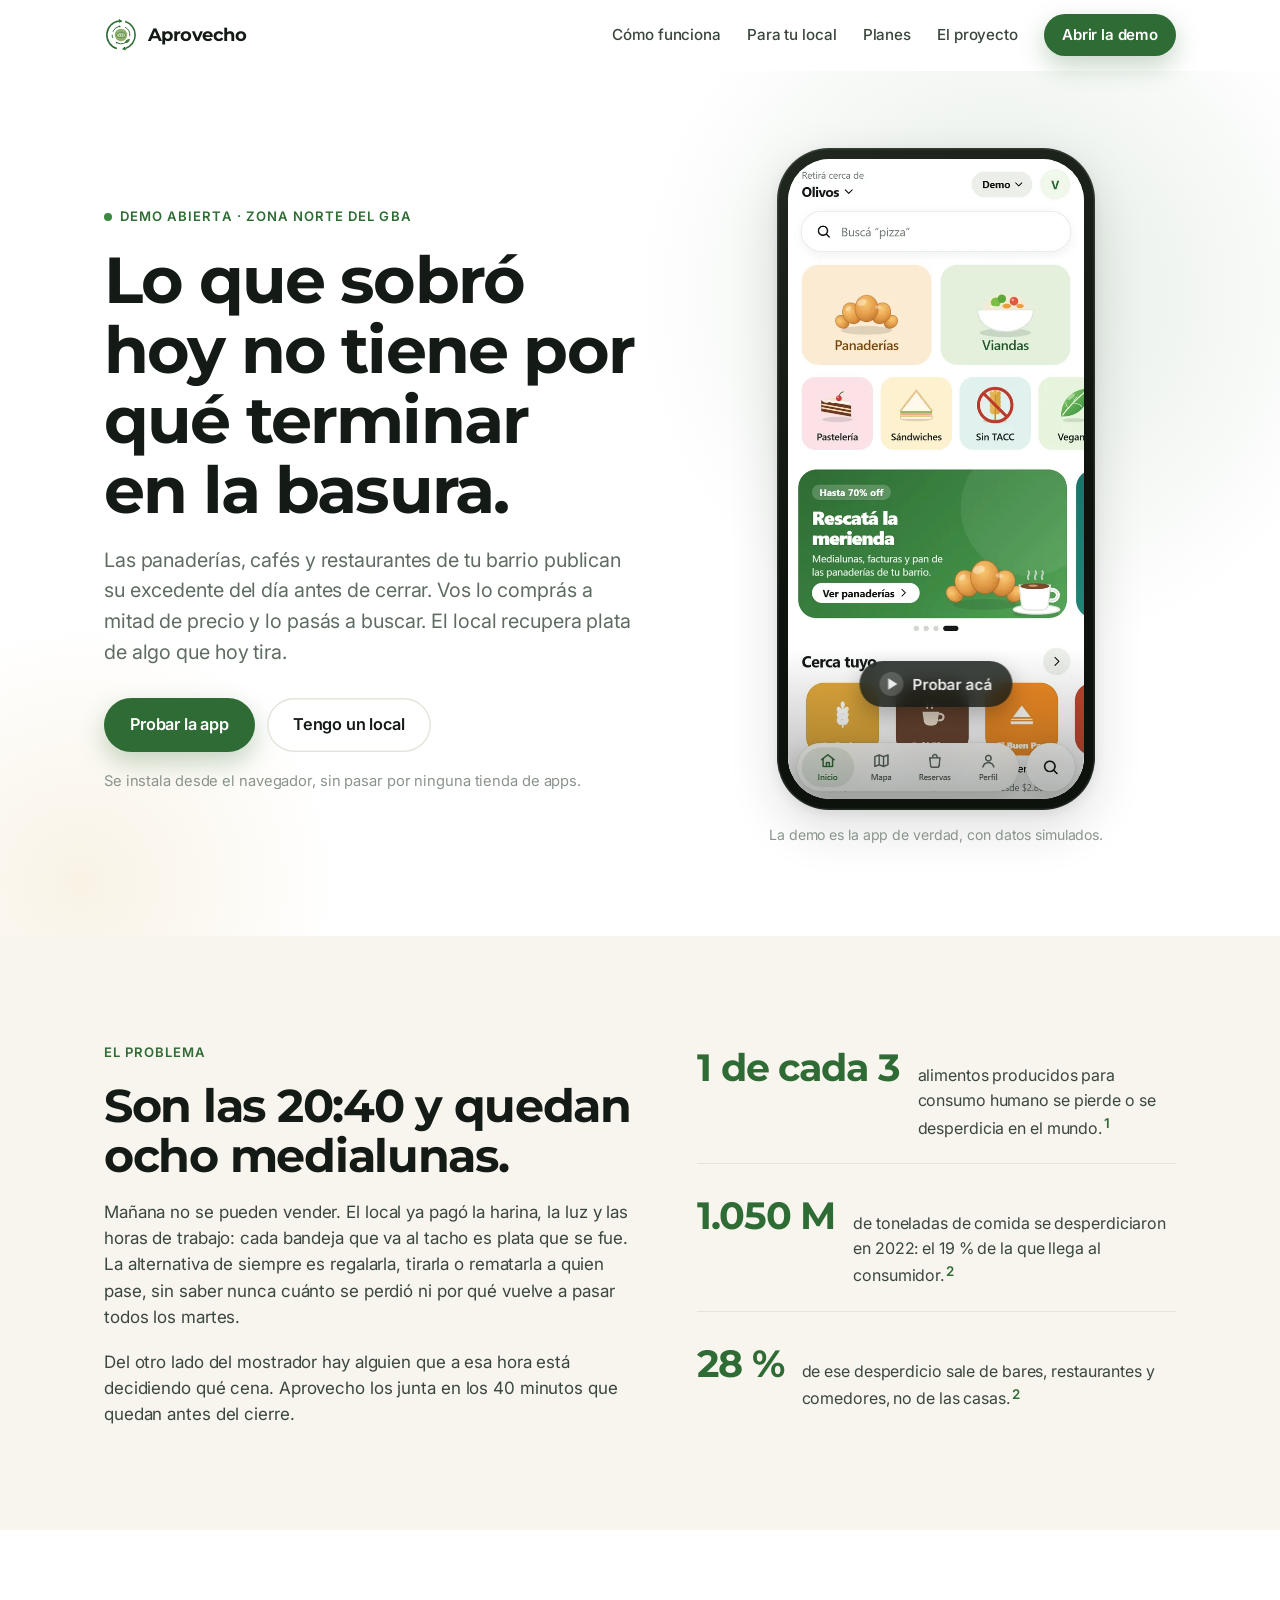
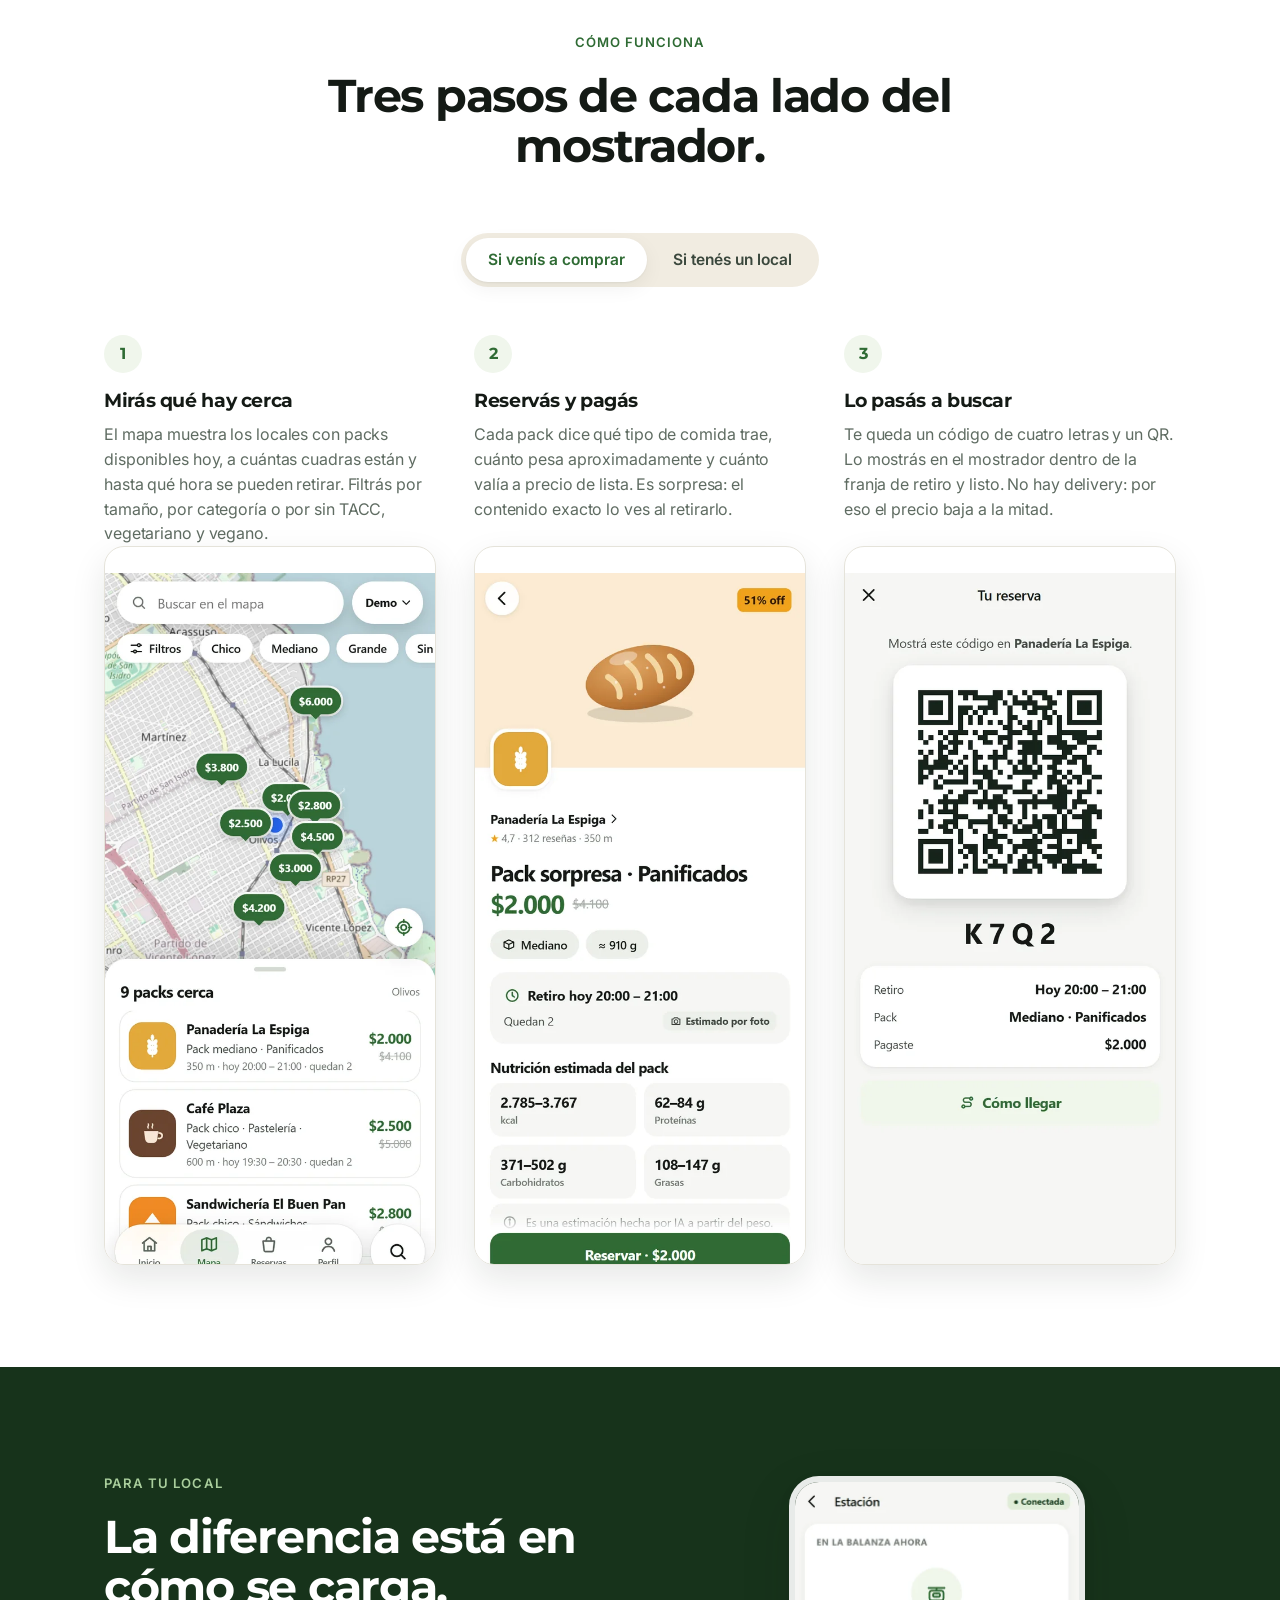
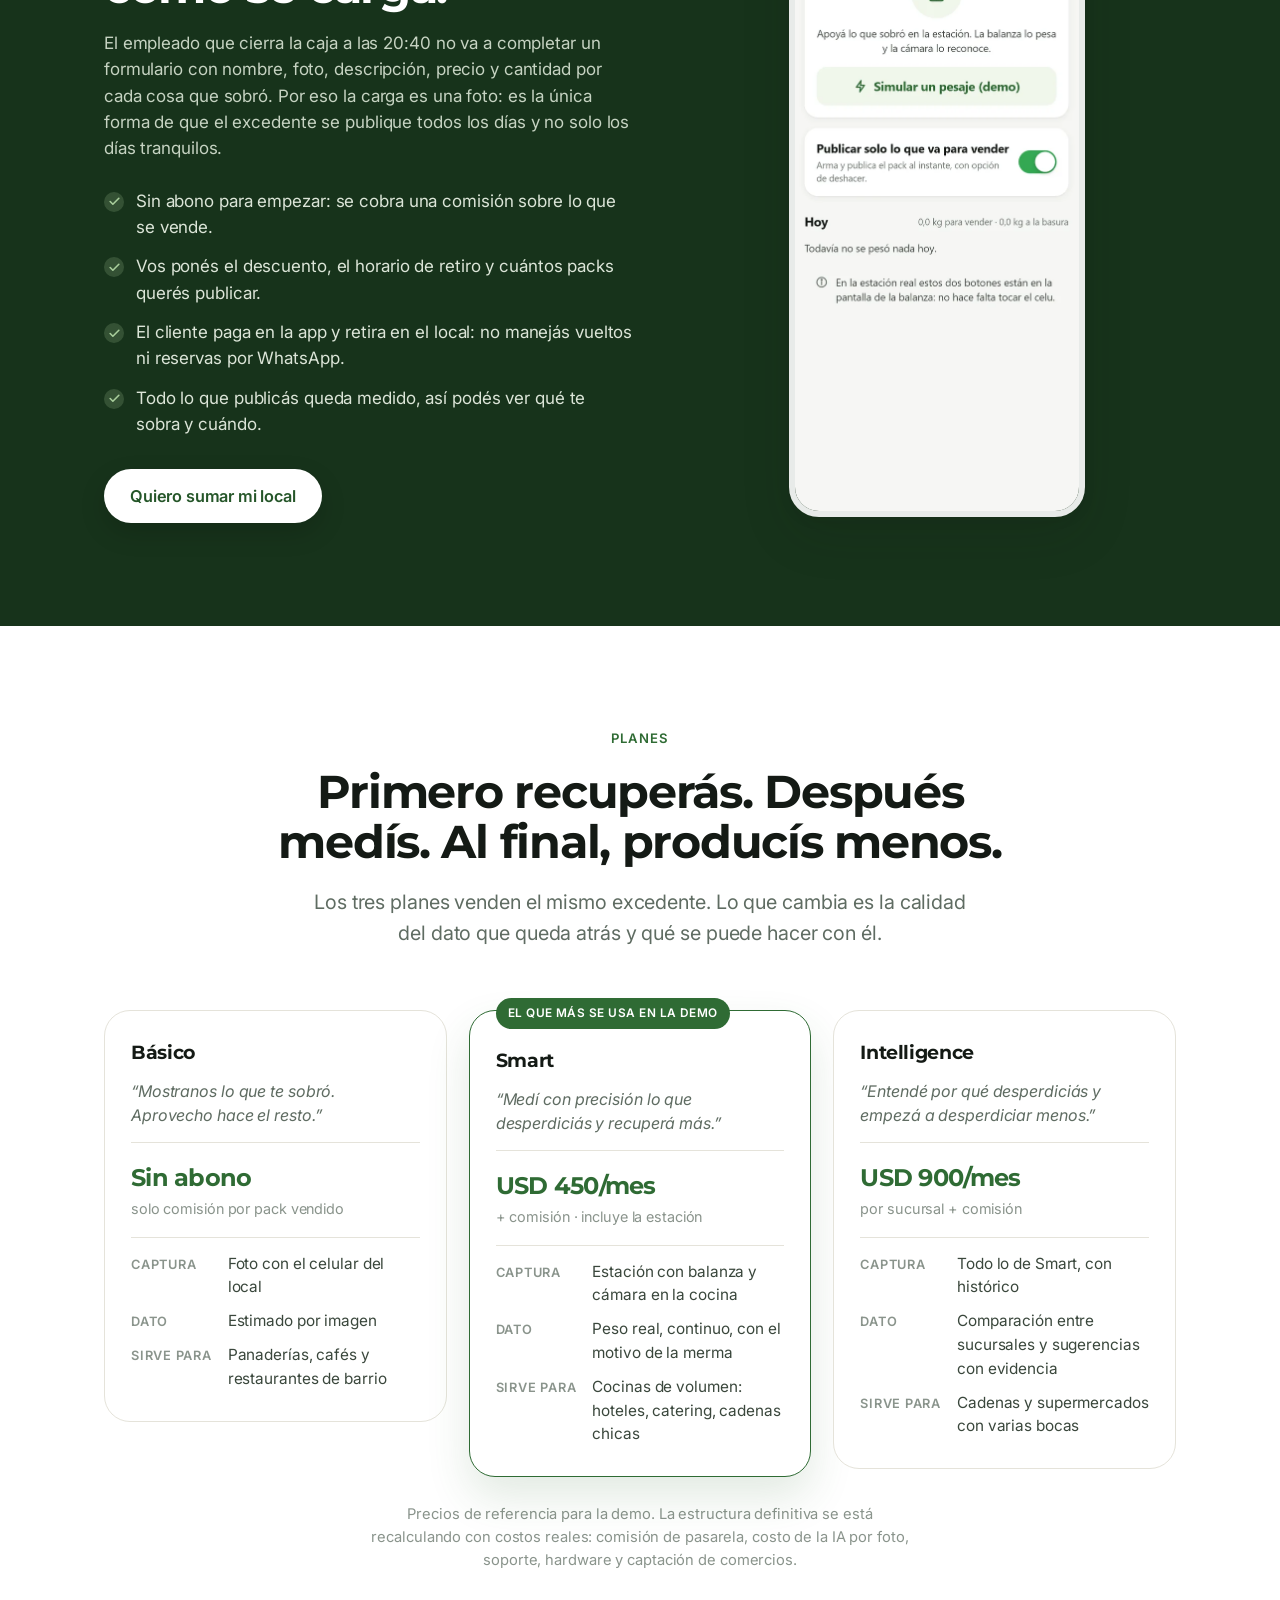
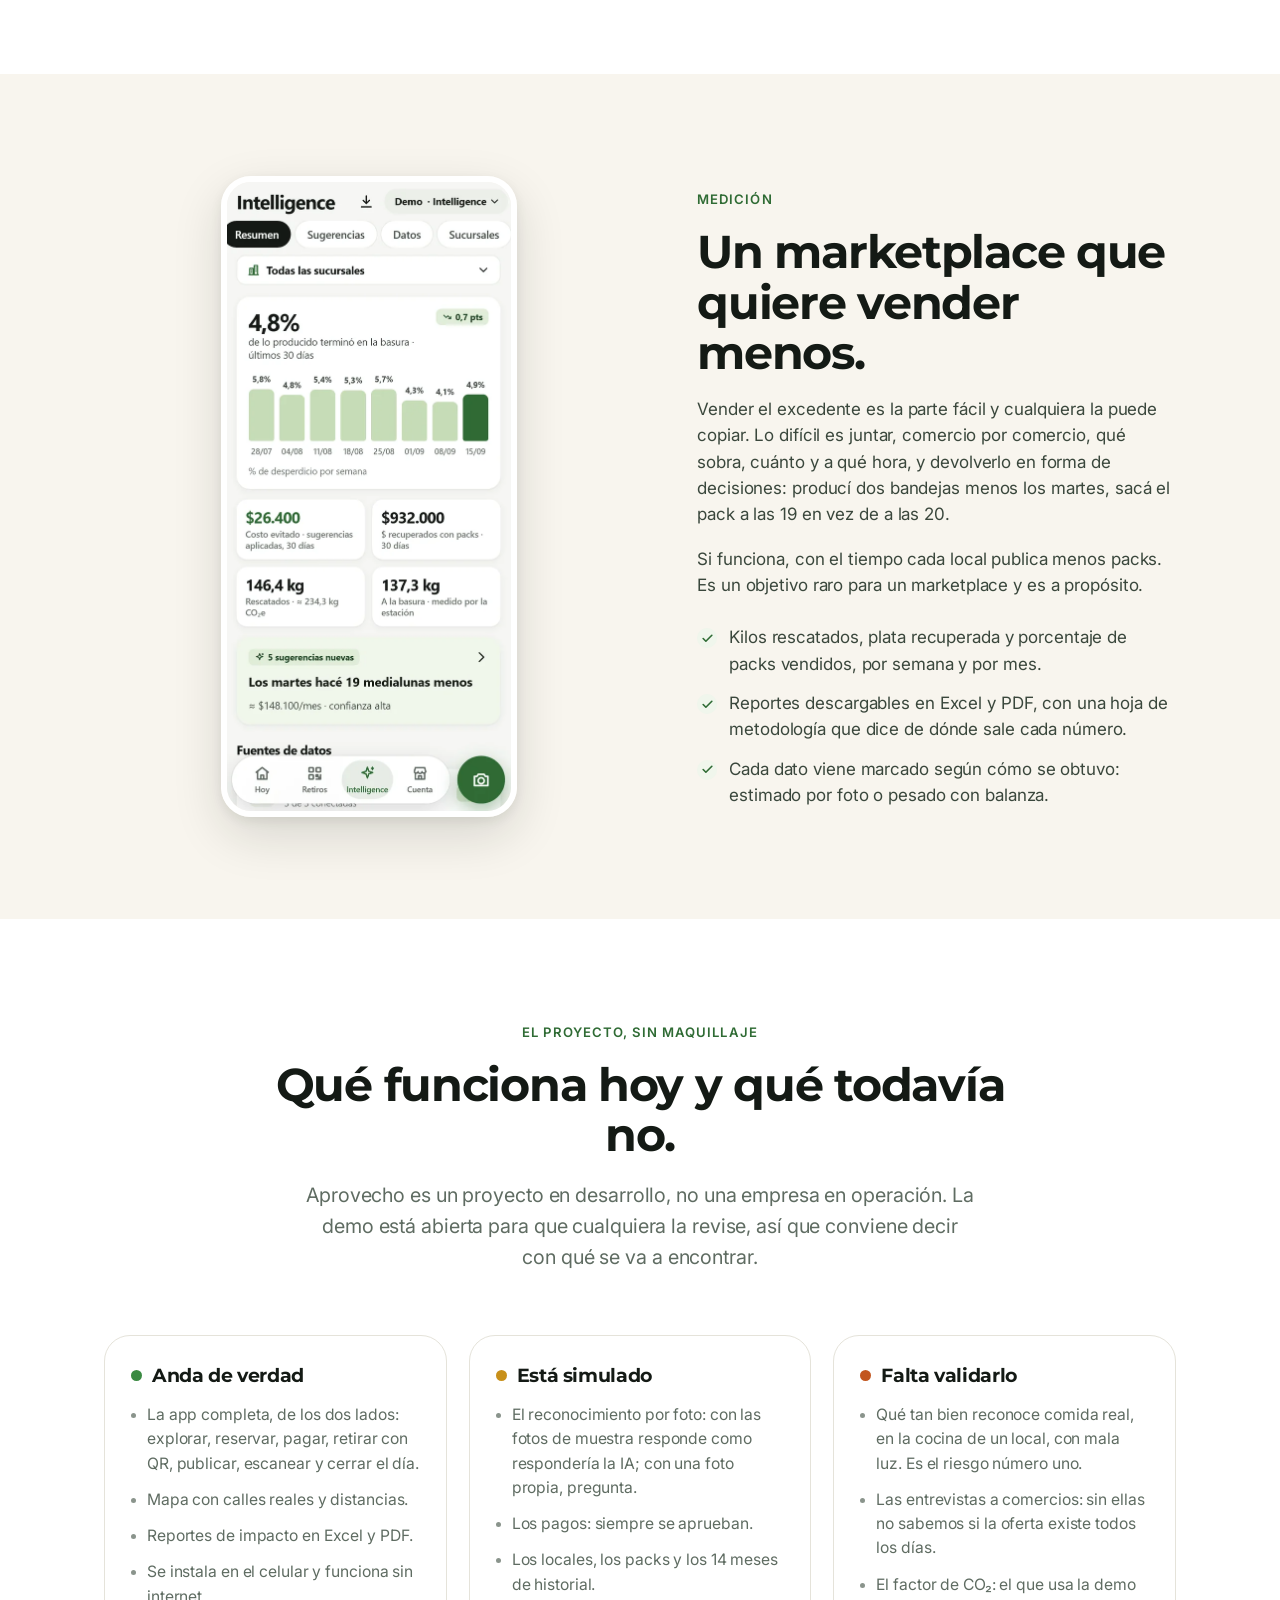
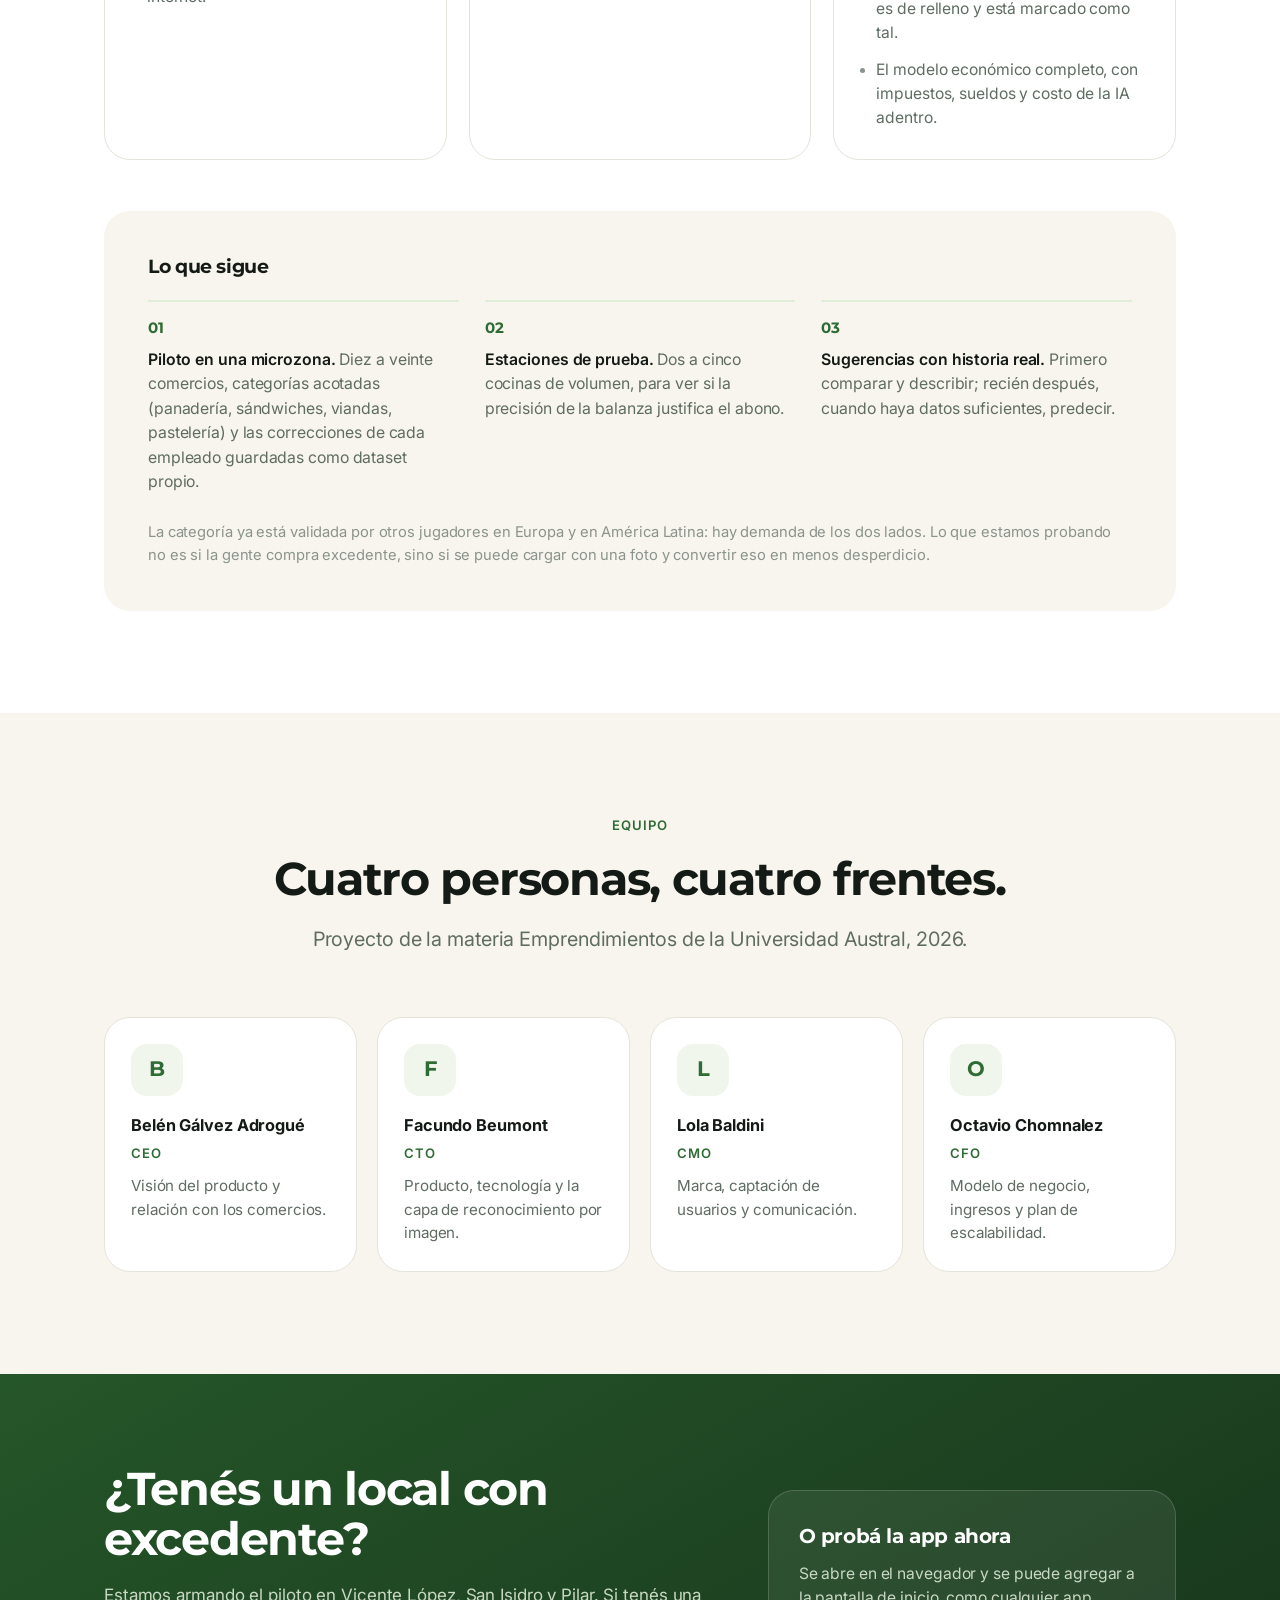
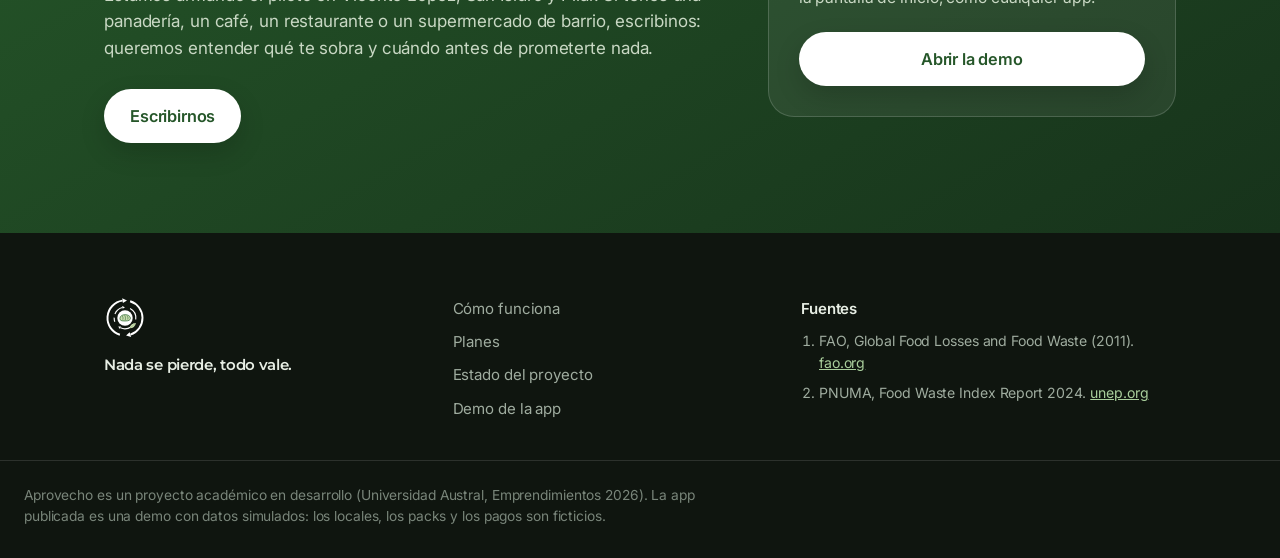
==== index.html @ 694a5c39 "Sitio de Aprovecho Una página: propuesta, el problema con fuentes citadas, cómo funciona de los dos " ====
<!doctype html>
<html lang="es-AR">
<head>
<meta charset="utf-8">
<meta name="viewport" content="width=device-width, initial-scale=1">
<title>Aprovecho · Nada se pierde, todo vale</title>
<meta name="description" content="Los locales de tu barrio publican lo que les sobró al cierre. Vos lo comprás a mitad de precio y lo pasás a buscar. Sacando una foto, la IA arma los packs.">
<meta name="theme-color" content="#2F6B34">
<meta name="color-scheme" content="light">
<link rel="icon" href="icons/favicon.svg" type="image/svg+xml">
<link rel="icon" href="icons/favicon-32.png" sizes="32x32" type="image/png">
<link rel="apple-touch-icon" href="icons/apple-touch-icon.png">
<meta property="og:type" content="website">
<meta property="og:site_name" content="Aprovecho">
<meta property="og:locale" content="es_AR">
<meta property="og:title" content="Aprovecho · Nada se pierde, todo vale">
<meta property="og:description" content="Los locales de tu barrio publican lo que les sobró al cierre. Vos lo comprás a mitad de precio y lo pasás a buscar.">
<meta property="og:url" content="https://ochomnalez.github.io/aprovecho-web/">
<meta property="og:image" content="https://ochomnalez.github.io/aprovecho-web/img/og.png">
<meta property="og:image:width" content="1200">
<meta property="og:image:height" content="630">
<meta name="twitter:card" content="summary_large_image">
<link rel="canonical" href="https://ochomnalez.github.io/aprovecho-web/">
<link rel="preconnect" href="https://fonts.googleapis.com">
<link rel="preconnect" href="https://fonts.gstatic.com" crossorigin>
<link rel="preload" as="image" href="img/app/inicio.webp">
<link href="https://fonts.googleapis.com/css2?family=Inter:wght@400;500;600&family=Montserrat:wght@600;700&display=swap" rel="stylesheet">
<link rel="stylesheet" href="css/web.css">
</head>
<body>
<a class="saltar" href="#contenido">Saltar al contenido</a>

<header class="cabecera" id="cabecera">
  <div class="contenedor cabecera-fila">
    <a class="marca" href="#" aria-label="Aprovecho, inicio">
      <img src="img/aprovecho-isotipo.svg" alt="" width="34" height="34">
      <span>Aprovecho</span>
    </a>
    <nav class="menu" aria-label="Secciones">
      <a href="#como-funciona">Cómo funciona</a>
      <a href="#locales">Para tu local</a>
      <a href="#planes">Planes</a>
      <a href="#proyecto">El proyecto</a>
    </nav>
    <a class="btn btn-verde btn-chico" href="https://ochomnalez.github.io/aprovecho-app/" target="_blank" rel="noopener">Abrir la demo</a>
  </div>
</header>

<main id="contenido">

  <!-- ============================ portada ============================ -->
  <section class="portada">
    <div class="contenedor portada-grilla">
      <div class="portada-texto">
        <p class="ojo"><span class="punto-vivo" aria-hidden="true"></span> Demo abierta · Zona Norte del GBA</p>
        <h1>Lo que sobró hoy no tiene por qué terminar en la basura.</h1>
        <p class="bajada">Las panaderías, cafés y restaurantes de tu barrio publican su excedente del día antes de cerrar. Vos lo comprás a mitad de precio y lo pasás a buscar. El local recupera plata de algo que hoy tira.</p>
        <div class="botones">
          <a class="btn btn-verde" href="https://ochomnalez.github.io/aprovecho-app/" target="_blank" rel="noopener">Probar la app</a>
          <a class="btn btn-linea" href="#locales">Tengo un local</a>
        </div>
        <p class="pie-nota">Se instala desde el navegador, sin pasar por ninguna tienda de apps.</p>
      </div>

      <div class="portada-demo">
        <div class="telefono" id="telefono">
          <div class="telefono-pantalla">
            <img src="img/app/inicio.webp" alt="Pantalla de inicio de la app: categorías, promociones y locales cerca de Olivos" width="585" height="1266" fetchpriority="high">
            <button class="jugar" id="probar-aca" type="button">
              <span class="jugar-icono" aria-hidden="true">
                <svg viewBox="0 0 24 24" width="20" height="20" fill="none" stroke="currentColor" stroke-width="2" stroke-linecap="round" stroke-linejoin="round"><path d="M8 5v14l11-7z" fill="currentColor" stroke="none"/></svg>
              </span>
              Probar acá
            </button>
          </div>
        </div>
        <p class="telefono-nota" id="telefono-nota">La demo es la app de verdad, con datos simulados.</p>
      </div>
    </div>
  </section>

  <!-- ============================ el problema ============================ -->
  <section class="seccion crema" id="problema">
    <div class="contenedor dos-columnas">
      <div>
        <p class="ojo">El problema</p>
        <h2>Son las 20:40 y quedan ocho medialunas.</h2>
        <p class="parrafo">Mañana no se pueden vender. El local ya pagó la harina, la luz y las horas de trabajo: cada bandeja que va al tacho es plata que se fue. La alternativa de siempre es regalarla, tirarla o rematarla a quien pase, sin saber nunca cuánto se perdió ni por qué vuelve a pasar todos los martes.</p>
        <p class="parrafo">Del otro lado del mostrador hay alguien que a esa hora está decidiendo qué cena. Aprovecho los junta en los 40 minutos que quedan antes del cierre.</p>
      </div>
      <ul class="datos">
        <li>
          <b>1 de cada 3</b>
          <span>alimentos producidos para consumo humano se pierde o se desperdicia en el mundo.<a class="nota-ref" href="#fuentes" aria-label="Ver fuente 1"><sup>1</sup></a></span>
        </li>
        <li>
          <b>1.050 M</b>
          <span>de toneladas de comida se desperdiciaron en 2022: el 19 % de la que llega al consumidor.<a class="nota-ref" href="#fuentes" aria-label="Ver fuente 2"><sup>2</sup></a></span>
        </li>
        <li>
          <b>28 %</b>
          <span>de ese desperdicio sale de bares, restaurantes y comedores, no de las casas.<a class="nota-ref" href="#fuentes" aria-label="Ver fuente 2"><sup>2</sup></a></span>
        </li>
      </ul>
    </div>
  </section>

  <!-- ============================ cómo funciona ============================ -->
  <section class="seccion" id="como-funciona">
    <div class="contenedor">
      <div class="encabezado-seccion">
        <p class="ojo">Cómo funciona</p>
        <h2>Tres pasos de cada lado del mostrador.</h2>
      </div>

      <div class="selector" role="tablist" aria-label="Elegí de qué lado mirar">
        <button class="selector-btn activo" role="tab" id="tab-persona" aria-selected="true" aria-controls="panel-persona" type="button">Si venís a comprar</button>
        <button class="selector-btn" role="tab" id="tab-local" aria-selected="false" aria-controls="panel-local" type="button">Si tenés un local</button>
      </div>

      <div class="pasos" id="panel-persona" role="tabpanel" aria-labelledby="tab-persona">
        <article class="paso">
          <span class="paso-n">1</span>
          <h3>Mirás qué hay cerca</h3>
          <p>El mapa muestra los locales con packs disponibles hoy, a cuántas cuadras están y hasta qué hora se pueden retirar. Filtrás por tamaño, por categoría o por sin TACC, vegetariano y vegano.</p>
          <img loading="lazy" src="img/app/mapa.webp" alt="Mapa con los precios de los packs disponibles alrededor de Olivos" width="585" height="1266">
        </article>
        <article class="paso">
          <span class="paso-n">2</span>
          <h3>Reservás y pagás</h3>
          <p>Cada pack dice qué tipo de comida trae, cuánto pesa aproximadamente y cuánto valía a precio de lista. Es sorpresa: el contenido exacto lo ves al retirarlo.</p>
          <img loading="lazy" src="img/app/pack.webp" alt="Detalle de un pack sorpresa de panificados a $2.000, con su estimación nutricional" width="585" height="1266">
        </article>
        <article class="paso">
          <span class="paso-n">3</span>
          <h3>Lo pasás a buscar</h3>
          <p>Te queda un código de cuatro letras y un QR. Lo mostrás en el mostrador dentro de la franja de retiro y listo. No hay delivery: por eso el precio baja a la mitad.</p>
          <img loading="lazy" src="img/app/reserva.webp" alt="Pantalla con el código QR de retiro y el código K7Q2" width="585" height="1266">
        </article>
      </div>

      <div class="pasos oculto" id="panel-local" role="tabpanel" aria-labelledby="tab-local" hidden>
        <article class="paso">
          <span class="paso-n">1</span>
          <h3>Sacás una foto</h3>
          <p>Ponés sobre el mostrador lo que te sobró y le sacás una foto desde el celular del local. No hay formulario, ni lista de productos, ni integración con tu sistema de ventas.</p>
          <img loading="lazy" src="img/app/camara.webp" alt="Pantalla para sacarle una foto al excedente, con fotos de muestra" width="585" height="1266">
        </article>
        <article class="paso">
          <span class="paso-n">2</span>
          <h3>La app arma los packs</h3>
          <p>Reconoce qué es, estima cuánto hay y propone packs con precio y horario de retiro. Vos corregís lo que haga falta y publicás. Son menos de 40 segundos, en el peor momento del día.</p>
          <img loading="lazy" src="img/app/hoy.webp" alt="Pantalla Hoy del local, con la cuenta regresiva hasta el límite de publicación" width="585" height="1266">
        </article>
        <article class="paso">
          <span class="paso-n">3</span>
          <h3>Validás el retiro</h3>
          <p>Escaneás el QR del cliente o escribís su código. Al cierre, lo que no se retiró queda registrado igual: esa también es información sobre tu día.</p>
          <img loading="lazy" src="img/app/retiros.webp" alt="Pantalla de retiros del local, con el cliente pendiente y su código" width="585" height="1266">
        </article>
      </div>
    </div>
  </section>

  <!-- ============================ para locales ============================ -->
  <section class="seccion oscura" id="locales">
    <div class="contenedor dos-columnas alineado">
      <div>
        <p class="ojo claro">Para tu local</p>
        <h2>La diferencia está en cómo se carga.</h2>
        <p class="parrafo">El empleado que cierra la caja a las 20:40 no va a completar un formulario con nombre, foto, descripción, precio y cantidad por cada cosa que sobró. Por eso la carga es una foto: es la única forma de que el excedente se publique todos los días y no solo los días tranquilos.</p>
        <ul class="lista-check">
          <li>Sin abono para empezar: se cobra una comisión sobre lo que se vende.</li>
          <li>Vos ponés el descuento, el horario de retiro y cuántos packs querés publicar.</li>
          <li>El cliente paga en la app y retira en el local: no manejás vueltos ni reservas por WhatsApp.</li>
          <li>Todo lo que publicás queda medido, así podés ver qué te sobra y cuándo.</li>
        </ul>
        <a class="btn btn-blanco" href="#contacto">Quiero sumar mi local</a>
      </div>
      <div class="captura-suelta">
        <img loading="lazy" src="img/app/estacion.webp" alt="Pantalla de la estación de cocina, que pesa y reconoce lo que se apoya en la balanza" width="585" height="1266">
      </div>
    </div>
  </section>

  <!-- ============================ planes ============================ -->
  <section class="seccion" id="planes">
    <div class="contenedor">
      <div class="encabezado-seccion">
        <p class="ojo">Planes</p>
        <h2>Primero recuperás. Después medís. Al final, producís menos.</h2>
        <p class="bajada centrada">Los tres planes venden el mismo excedente. Lo que cambia es la calidad del dato que queda atrás y qué se puede hacer con él.</p>
      </div>

      <div class="planes">
        <article class="plan">
          <h3>Básico</h3>
          <p class="plan-frase">“Mostranos lo que te sobró. Aprovecho hace el resto.”</p>
          <p class="plan-precio"><b>Sin abono</b><span>solo comisión por pack vendido</span></p>
          <dl class="plan-detalle">
            <dt>Captura</dt><dd>Foto con el celular del local</dd>
            <dt>Dato</dt><dd>Estimado por imagen</dd>
            <dt>Sirve para</dt><dd>Panaderías, cafés y restaurantes de barrio</dd>
          </dl>
        </article>

        <article class="plan destacado">
          <span class="plan-cinta">El que más se usa en la demo</span>
          <h3>Smart</h3>
          <p class="plan-frase">“Medí con precisión lo que desperdiciás y recuperá más.”</p>
          <p class="plan-precio"><b>USD 450/mes</b><span>+ comisión · incluye la estación</span></p>
          <dl class="plan-detalle">
            <dt>Captura</dt><dd>Estación con balanza y cámara en la cocina</dd>
            <dt>Dato</dt><dd>Peso real, continuo, con el motivo de la merma</dd>
            <dt>Sirve para</dt><dd>Cocinas de volumen: hoteles, catering, cadenas chicas</dd>
          </dl>
        </article>

        <article class="plan">
          <h3>Intelligence</h3>
          <p class="plan-frase">“Entendé por qué desperdiciás y empezá a desperdiciar menos.”</p>
          <p class="plan-precio"><b>USD 900/mes</b><span>por sucursal + comisión</span></p>
          <dl class="plan-detalle">
            <dt>Captura</dt><dd>Todo lo de Smart, con histórico</dd>
            <dt>Dato</dt><dd>Comparación entre sucursales y sugerencias con evidencia</dd>
            <dt>Sirve para</dt><dd>Cadenas y supermercados con varias bocas</dd>
          </dl>
        </article>
      </div>
      <p class="pie-nota centrada">Precios de referencia para la demo. La estructura definitiva se está recalculando con costos reales: comisión de pasarela, costo de la IA por foto, soporte, hardware y captación de comercios.</p>
    </div>
  </section>

  <!-- ============================ medición ============================ -->
  <section class="seccion crema" id="medicion">
    <div class="contenedor dos-columnas alineado invertido">
      <div class="captura-suelta">
        <img loading="lazy" src="img/app/intel.webp" alt="Panel de Intelligence: porcentaje de lo producido que terminó en la basura y sugerencias" width="585" height="1266">
      </div>
      <div>
        <p class="ojo">Medición</p>
        <h2>Un marketplace que quiere vender menos.</h2>
        <p class="parrafo">Vender el excedente es la parte fácil y cualquiera la puede copiar. Lo difícil es juntar, comercio por comercio, qué sobra, cuánto y a qué hora, y devolverlo en forma de decisiones: producí dos bandejas menos los martes, sacá el pack a las 19 en vez de a las 20.</p>
        <p class="parrafo">Si funciona, con el tiempo cada local publica menos packs. Es un objetivo raro para un marketplace y es a propósito.</p>
        <ul class="lista-check verde">
          <li>Kilos rescatados, plata recuperada y porcentaje de packs vendidos, por semana y por mes.</li>
          <li>Reportes descargables en Excel y PDF, con una hoja de metodología que dice de dónde sale cada número.</li>
          <li>Cada dato viene marcado según cómo se obtuvo: estimado por foto o pesado con balanza.</li>
        </ul>
      </div>
    </div>
  </section>

  <!-- ============================ estado real ============================ -->
  <section class="seccion" id="proyecto">
    <div class="contenedor">
      <div class="encabezado-seccion">
        <p class="ojo">El proyecto, sin maquillaje</p>
        <h2>Qué funciona hoy y qué todavía no.</h2>
        <p class="bajada centrada">Aprovecho es un proyecto en desarrollo, no una empresa en operación. La demo está abierta para que cualquiera la revise, así que conviene decir con qué se va a encontrar.</p>
      </div>

      <div class="estado">
        <article class="estado-col bueno">
          <h3>Anda de verdad</h3>
          <ul>
            <li>La app completa, de los dos lados: explorar, reservar, pagar, retirar con QR, publicar, escanear y cerrar el día.</li>
            <li>Mapa con calles reales y distancias.</li>
            <li>Reportes de impacto en Excel y PDF.</li>
            <li>Se instala en el celular y funciona sin internet.</li>
          </ul>
        </article>
        <article class="estado-col medio">
          <h3>Está simulado</h3>
          <ul>
            <li>El reconocimiento por foto: con las fotos de muestra responde como respondería la IA; con una foto propia, pregunta.</li>
            <li>Los pagos: siempre se aprueban.</li>
            <li>Los locales, los packs y los 14 meses de historial.</li>
          </ul>
        </article>
        <article class="estado-col falta">
          <h3>Falta validarlo</h3>
          <ul>
            <li>Qué tan bien reconoce comida real, en la cocina de un local, con mala luz. Es el riesgo número uno.</li>
            <li>Las entrevistas a comercios: sin ellas no sabemos si la oferta existe todos los días.</li>
            <li>El factor de CO₂: el que usa la demo es de relleno y está marcado como tal.</li>
            <li>El modelo económico completo, con impuestos, sueldos y costo de la IA adentro.</li>
          </ul>
        </article>
      </div>

      <div class="ruta">
        <h3 class="ruta-titulo">Lo que sigue</h3>
        <ol class="ruta-lista">
          <li><b>Piloto en una microzona.</b> Diez a veinte comercios, categorías acotadas (panadería, sándwiches, viandas, pastelería) y las correcciones de cada empleado guardadas como dataset propio.</li>
          <li><b>Estaciones de prueba.</b> Dos a cinco cocinas de volumen, para ver si la precisión de la balanza justifica el abono.</li>
          <li><b>Sugerencias con historia real.</b> Primero comparar y describir; recién después, cuando haya datos suficientes, predecir.</li>
        </ol>
        <p class="pie-nota">La categoría ya está validada por otros jugadores en Europa y en América Latina: hay demanda de los dos lados. Lo que estamos probando no es si la gente compra excedente, sino si se puede cargar con una foto y convertir eso en menos desperdicio.</p>
      </div>
    </div>
  </section>

  <!-- ============================ equipo ============================ -->
  <section class="seccion crema" id="equipo">
    <div class="contenedor">
      <div class="encabezado-seccion">
        <p class="ojo">Equipo</p>
        <h2>Cuatro personas, cuatro frentes.</h2>
        <p class="bajada centrada">Proyecto de la materia Emprendimientos de la Universidad Austral, 2026.</p>
      </div>
      <ul class="equipo">
        <li><span class="inicial" aria-hidden="true">B</span><b>Belén Gálvez Adrogué</b><span class="rol">CEO</span><span class="que">Visión del producto y relación con los comercios.</span></li>
        <li><span class="inicial" aria-hidden="true">F</span><b>Facundo Beumont</b><span class="rol">CTO</span><span class="que">Producto, tecnología y la capa de reconocimiento por imagen.</span></li>
        <li><span class="inicial" aria-hidden="true">L</span><b>Lola Baldini</b><span class="rol">CMO</span><span class="que">Marca, captación de usuarios y comunicación.</span></li>
        <li><span class="inicial" aria-hidden="true">O</span><b>Octavio Chomnalez</b><span class="rol">CFO</span><span class="que">Modelo de negocio, ingresos y plan de escalabilidad.</span></li>
      </ul>
    </div>
  </section>

  <!-- ============================ cierre ============================ -->
  <section class="cierre" id="contacto">
    <div class="contenedor cierre-grilla">
      <div>
        <h2>¿Tenés un local con excedente?</h2>
        <p class="parrafo">Estamos armando el piloto en Vicente López, San Isidro y Pilar. Si tenés una panadería, un café, un restaurante o un supermercado de barrio, escribinos: queremos entender qué te sobra y cuándo antes de prometerte nada.</p>
        <a class="btn btn-blanco" id="mail" href="mailto:hola@aprovecho.com.ar?subject=Quiero%20sumar%20mi%20local%20a%20Aprovecho">Escribirnos</a>
      </div>
      <div class="cierre-app">
        <p class="cierre-eti">O probá la app ahora</p>
        <p class="parrafo chico">Se abre en el navegador y se puede agregar a la pantalla de inicio, como cualquier app.</p>
        <a class="btn btn-blanco" href="https://ochomnalez.github.io/aprovecho-app/" target="_blank" rel="noopener">Abrir la demo</a>
      </div>
    </div>
  </section>

</main>

<footer class="pie">
  <div class="contenedor pie-grilla">
    <div>
      <img class="pie-logo" src="img/aprovecho-isotipo-blanco.svg" alt="Aprovecho" width="42" height="42">
      <p class="pie-lema">Nada se pierde, todo vale.</p>
    </div>
    <nav class="pie-links" aria-label="Enlaces">
      <a href="#como-funciona">Cómo funciona</a>
      <a href="#planes">Planes</a>
      <a href="#proyecto">Estado del proyecto</a>
      <a href="https://ochomnalez.github.io/aprovecho-app/" target="_blank" rel="noopener">Demo de la app</a>
    </nav>
    <div class="pie-fuentes" id="fuentes">
      <p class="pie-eti">Fuentes</p>
      <ol>
        <li>FAO, <cite>Global Food Losses and Food Waste</cite> (2011). <a href="https://www.fao.org/platform-food-loss-waste/en" target="_blank" rel="noopener">fao.org</a></li>
        <li>PNUMA, <cite>Food Waste Index Report 2024</cite>. <a href="https://www.unep.org/resources/publication/food-waste-index-report-2024" target="_blank" rel="noopener">unep.org</a></li>
      </ol>
    </div>
  </div>
  <div class="contenedor pie-legal">
    <p>Aprovecho es un proyecto académico en desarrollo (Universidad Austral, Emprendimientos 2026). La app publicada es una demo con datos simulados: los locales, los packs y los pagos son ficticios.</p>
  </div>
</footer>

<script src="js/web.js" defer></script>
</body>
</html>
---- css/web.css ----
/* =====================================================================
   APROVECHO · sitio
   Misma paleta que la app (verde #2F6B34) sobre blanco y crema.
   Montserrat para los títulos, que es la tipografía de la marca; Inter
   para el texto corrido.
   ===================================================================== */
:root{
  --verde:#2F6B34; --verde-2:#255629; --verde-3:#17331B; --verde-vivo:#3A8A42;
  --verde-50:#F0F6EC; --verde-100:#E0EDD8;
  --crema:#F8F5EE; --crema-2:#F1ECE1;
  --tinta:#141A15; --tinta-2:#3A473C; --gris:#5F6C62; --gris-2:#8A948C;
  --linea:#E5E3DA; --linea-oscura:rgba(255,255,255,.16);
  --horno:#C2551E; --oro:#C8901A;
  --ancho:1120px;
  --r:18px; --r-l:26px;
  --sombra-1:0 1px 2px rgba(20,26,21,.05), 0 6px 20px rgba(20,26,21,.06);
  --sombra-2:0 18px 50px rgba(20,26,21,.14), 0 4px 12px rgba(20,26,21,.07);
  --ease:cubic-bezier(.2,.75,.25,1);
  --ui:"Inter",-apple-system,BlinkMacSystemFont,"Segoe UI",Roboto,Helvetica,Arial,sans-serif;
  --display:"Montserrat",var(--ui);
}
*{box-sizing:border-box}
html{scroll-behavior:smooth;-webkit-text-size-adjust:100%}
body{
  margin:0;background:#fff;color:var(--tinta);
  font-family:var(--ui);font-size:17px;line-height:1.55;letter-spacing:-.006em;
  -webkit-font-smoothing:antialiased;-moz-osx-font-smoothing:grayscale;
}
img{max-width:100%;height:auto;display:block}
a{color:inherit}
h1,h2,h3{font-family:var(--display);font-weight:700;letter-spacing:-.028em;line-height:1.08;margin:0}
h1{font-size:clamp(2.35rem,1.15rem + 3.7vw,4.05rem)}
h2{font-size:clamp(1.85rem,1.15rem + 2.2vw,2.85rem);line-height:1.1}
h3{font-size:1.16rem;letter-spacing:-.02em;line-height:1.25}
p{margin:0}
ul,ol{margin:0;padding:0}
cite{font-style:normal}

.contenedor{width:100%;max-width:var(--ancho);margin:0 auto;padding:0 24px}
.seccion{padding:clamp(66px,8vw,118px) 0}
section[id]{scroll-margin-top:88px}
.crema{background:var(--crema)}
.saltar{position:absolute;left:-999px;top:0;background:var(--verde);color:#fff;padding:10px 16px;border-radius:0 0 12px 0;z-index:100}
.saltar:focus{left:0}
:focus-visible{outline:3px solid var(--verde-vivo);outline-offset:3px;border-radius:6px}

/* ---------- cabecera ---------- */
.cabecera{position:sticky;top:0;z-index:50;background:rgba(255,255,255,.86);-webkit-backdrop-filter:saturate(1.6) blur(14px);backdrop-filter:saturate(1.6) blur(14px);border-bottom:1px solid transparent;transition:border-color .3s,box-shadow .3s}
.cabecera.pegada{border-bottom-color:var(--linea);box-shadow:0 6px 24px rgba(20,26,21,.05)}
.cabecera-fila{display:flex;align-items:center;gap:26px;height:70px}
.marca{display:flex;align-items:center;gap:10px;text-decoration:none;font-family:var(--display);font-weight:700;font-size:1.1rem;letter-spacing:-.03em}
.marca img{width:34px;height:34px}
.menu{display:flex;gap:26px;margin-left:auto;font-size:.95rem;font-weight:500;color:var(--tinta-2)}
.menu a{text-decoration:none;padding:6px 0;position:relative}
.menu a::after{content:"";position:absolute;left:0;right:100%;bottom:2px;height:2px;background:var(--verde);border-radius:2px;transition:right .28s var(--ease)}
.menu a:hover::after,.menu a:focus-visible::after{right:0}

/* ---------- botones ---------- */
.btn{
  display:inline-flex;align-items:center;justify-content:center;gap:9px;
  height:54px;padding:0 26px;border-radius:99px;border:0;cursor:pointer;
  font-family:var(--ui);font-size:1.02rem;font-weight:600;letter-spacing:-.01em;text-decoration:none;
  transition:transform .16s var(--ease),box-shadow .24s var(--ease),background .2s,color .2s;
}
.btn:active{transform:scale(.97)}
.btn-chico{height:42px;padding:0 18px;font-size:.94rem}
.btn-verde{background:var(--verde);color:#fff;box-shadow:0 10px 26px rgba(47,107,52,.28)}
.btn-verde:hover{background:var(--verde-2);box-shadow:0 14px 32px rgba(47,107,52,.34)}
.btn-linea{background:#fff;color:var(--tinta);box-shadow:inset 0 0 0 1.5px var(--linea)}
.btn-linea:hover{box-shadow:inset 0 0 0 1.5px var(--verde);color:var(--verde)}
.btn-blanco{background:#fff;color:var(--verde-2);box-shadow:0 10px 26px rgba(0,0,0,.16)}
.btn-blanco:hover{background:var(--verde-50)}
.botones{display:flex;flex-wrap:wrap;gap:12px;margin-top:30px}

/* ---------- tipografía auxiliar ---------- */
.ojo{display:inline-flex;align-items:center;gap:8px;font-size:.82rem;font-weight:600;letter-spacing:.08em;text-transform:uppercase;color:var(--verde);margin-bottom:18px}
.ojo.claro{color:#A9CE9C}
.punto-vivo{width:8px;height:8px;border-radius:50%;background:var(--verde-vivo);box-shadow:0 0 0 0 rgba(58,138,66,.55);animation:latido 2.4s infinite}
@keyframes latido{0%{box-shadow:0 0 0 0 rgba(58,138,66,.5)}70%{box-shadow:0 0 0 9px rgba(58,138,66,0)}100%{box-shadow:0 0 0 0 rgba(58,138,66,0)}}
.bajada{font-size:clamp(1.06rem,1rem + .35vw,1.24rem);color:var(--gris);margin-top:20px;max-width:56ch}
.bajada.centrada{margin-left:auto;margin-right:auto;text-align:center}
.parrafo{color:var(--tinta-2);margin-top:18px;max-width:58ch}
.parrafo.chico{font-size:.98rem}
.pie-nota{color:var(--gris-2);font-size:.92rem;margin-top:18px;max-width:62ch}
.pie-nota.centrada{margin:26px auto 0;text-align:center}
.encabezado-seccion{max-width:760px;margin:0 auto clamp(40px,5vw,62px);text-align:center;display:flex;flex-direction:column;align-items:center}
.dos-columnas{display:grid;grid-template-columns:1.05fr .95fr;gap:clamp(36px,5vw,76px)}
.dos-columnas.alineado{align-items:center}

/* ---------- portada ---------- */
.portada{position:relative;padding:clamp(48px,6vw,92px) 0 clamp(60px,7vw,104px);overflow:hidden}
.portada::before{
  content:"";position:absolute;z-index:-1;right:-8%;top:-18%;width:min(760px,78vw);aspect-ratio:1;
  background:radial-gradient(circle at 50% 50%,rgba(47,107,52,.13),rgba(47,107,52,0) 68%);
}
.portada::after{content:"";position:absolute;z-index:-1;left:-14%;bottom:-24%;width:min(520px,60vw);aspect-ratio:1;background:radial-gradient(circle at 50% 50%,rgba(200,144,26,.11),rgba(200,144,26,0) 70%)}
.portada-grilla{display:grid;grid-template-columns:1.06fr .94fr;gap:clamp(30px,4vw,64px);align-items:center}
.portada h1{margin-bottom:6px;text-wrap:balance}
.portada .bajada{max-width:50ch}

/* teléfono */
.portada-demo{display:flex;flex-direction:column;align-items:center;gap:14px}
.telefono{
  width:min(318px,82vw);padding:11px;border-radius:52px;background:linear-gradient(160deg,#20281F,#0D120D 60%);
  box-shadow:var(--sombra-2),inset 0 0 0 1.5px rgba(255,255,255,.1);
}
.telefono-pantalla{position:relative;aspect-ratio:390/844;border-radius:42px;overflow:hidden;background:#fff}
.telefono-pantalla img,.telefono-pantalla iframe{width:100%;height:100%;border:0;display:block;object-fit:cover;object-position:top}
.telefono-pantalla::after{content:"";position:absolute;left:0;right:0;bottom:0;height:150px;background:linear-gradient(rgba(20,26,21,0),rgba(20,26,21,.34));pointer-events:none;transition:opacity .3s}
.telefono-pantalla.jugando::after{opacity:0;content:none}
.jugar{
  position:absolute;left:50%;bottom:92px;transform:translateX(-50%);
  display:inline-flex;align-items:center;gap:9px;height:46px;padding:0 20px;border:0;border-radius:99px;cursor:pointer;
  white-space:nowrap;font-family:var(--ui);font-size:.95rem;font-weight:600;color:#fff;background:rgba(20,26,21,.82);
  -webkit-backdrop-filter:blur(8px);backdrop-filter:blur(8px);box-shadow:0 8px 22px rgba(0,0,0,.28);
  transition:transform .18s var(--ease),background .2s;
}
.jugar:hover{transform:translateX(-50%) scale(1.04);background:var(--verde)}
.jugar-icono{display:grid;place-items:center;width:24px;height:24px;border-radius:50%;background:rgba(255,255,255,.18)}
.telefono-nota{font-size:.88rem;color:var(--gris-2);text-align:center}

/* ---------- datos con fuente ---------- */
.datos{list-style:none;display:flex;flex-direction:column;gap:22px}
.datos li{display:grid;grid-template-columns:auto 1fr;gap:18px;align-items:baseline;padding-bottom:22px;border-bottom:1px solid var(--linea)}
.datos li:last-child{border-bottom:0;padding-bottom:0}
.datos b{font-family:var(--display);font-size:clamp(1.7rem,1.1rem + 1.9vw,2.4rem);color:var(--verde);letter-spacing:-.03em;white-space:nowrap}
.datos span{color:var(--tinta-2);font-size:1rem}
.nota-ref{color:var(--verde);text-decoration:none;font-weight:600;padding:0 2px}
.nota-ref:hover{text-decoration:underline}

/* ---------- selector + pasos ---------- */
.selector{display:inline-flex;gap:4px;padding:5px;border-radius:99px;background:var(--crema-2);margin:0 auto clamp(34px,4vw,48px);display:flex;width:fit-content}
.selector-btn{
  border:0;cursor:pointer;height:44px;padding:0 22px;border-radius:99px;background:transparent;color:var(--tinta-2);
  font-family:var(--ui);font-size:.97rem;font-weight:600;transition:background .22s var(--ease),color .22s,box-shadow .22s;
}
.selector-btn.activo{background:#fff;color:var(--verde);box-shadow:var(--sombra-1)}
.pasos{display:grid;grid-template-columns:repeat(3,1fr);gap:clamp(24px,3vw,38px)}
.pasos.oculto{display:none}
.paso{display:flex;flex-direction:column}
.paso-n{
  display:grid;place-items:center;width:38px;height:38px;border-radius:50%;margin-bottom:16px;
  background:var(--verde-50);color:var(--verde);font-family:var(--display);font-weight:700;font-size:1.02rem;
}
.paso h3{margin-bottom:10px}
.paso p{color:var(--gris);font-size:1rem}
.paso img{
  margin-top:auto;padding-top:26px;border-radius:20px;border:1px solid var(--linea);
  box-shadow:0 14px 34px rgba(20,26,21,.10);
  aspect-ratio:390/844;object-fit:cover;object-position:top;
}

/* ---------- sección oscura ---------- */
.oscura{background:var(--verde-3);color:#EFF3EC}
.oscura h2{color:#fff}
.oscura .parrafo{color:#C6D3C2}
.lista-check{list-style:none;display:flex;flex-direction:column;gap:13px;margin-top:26px}
.lista-check li{position:relative;padding-left:32px;color:#DCE5D8}
.lista-check li::before{
  content:"";position:absolute;left:0;top:4px;width:20px;height:20px;border-radius:50%;
  background:rgba(169,206,156,.2) url("data:image/svg+xml,%3Csvg xmlns='http://www.w3.org/2000/svg' viewBox='0 0 24 24' fill='none' stroke='%23A9CE9C' stroke-width='3' stroke-linecap='round' stroke-linejoin='round'%3E%3Cpath d='M20 6 9 17l-5-5'/%3E%3C/svg%3E") center/13px no-repeat;
}
.lista-check.verde li{color:var(--tinta-2)}
.lista-check.verde li::before{background:var(--verde-50) url("data:image/svg+xml,%3Csvg xmlns='http://www.w3.org/2000/svg' viewBox='0 0 24 24' fill='none' stroke='%232F6B34' stroke-width='3' stroke-linecap='round' stroke-linejoin='round'%3E%3Cpath d='M20 6 9 17l-5-5'/%3E%3C/svg%3E") center/13px no-repeat}
.oscura .btn{margin-top:32px}
.captura-suelta{display:flex;justify-content:center}
.captura-suelta img{
  width:min(296px,72vw);border-radius:30px;border:6px solid rgba(255,255,255,.9);
  box-shadow:var(--sombra-2);aspect-ratio:390/844;object-fit:cover;object-position:top;
}
.crema .captura-suelta img{border-color:#fff}

/* ---------- planes ---------- */
.planes{display:grid;grid-template-columns:repeat(3,1fr);gap:22px;align-items:start}
.plan{position:relative;background:#fff;border:1px solid var(--linea);border-radius:var(--r-l);padding:30px 26px;display:flex;flex-direction:column;gap:14px}
.plan.destacado{border-color:var(--verde);box-shadow:0 20px 44px rgba(47,107,52,.14);padding-top:38px}
.plan-cinta{position:absolute;top:-13px;left:26px;background:var(--verde);color:#fff;font-size:.74rem;font-weight:600;letter-spacing:.04em;text-transform:uppercase;padding:6px 12px;border-radius:99px}
.plan-frase{color:var(--gris);font-size:1rem;font-style:italic}
.plan-precio{display:flex;flex-direction:column;gap:2px;padding:16px 0;border-top:1px solid var(--linea);border-bottom:1px solid var(--linea)}
.plan-precio b{font-family:var(--display);font-size:1.5rem;letter-spacing:-.03em;color:var(--verde)}
.plan-precio span{color:var(--gris-2);font-size:.9rem}
.plan-detalle{margin:0;display:grid;grid-template-columns:auto 1fr;gap:10px 16px;font-size:.96rem}
.plan-detalle dt{color:var(--gris-2);font-size:.8rem;font-weight:600;letter-spacing:.06em;text-transform:uppercase;padding-top:3px}
.plan-detalle dd{margin:0;color:var(--tinta-2)}

/* ---------- estado ---------- */
.estado{display:grid;grid-template-columns:repeat(3,1fr);gap:22px}
.estado-col{background:#fff;border:1px solid var(--linea);border-radius:var(--r-l);padding:28px 26px}
.estado-col h3{margin-bottom:16px;display:flex;align-items:center;gap:10px}
.estado-col h3::before{content:"";width:11px;height:11px;border-radius:50%;flex:none}
.estado-col.bueno h3::before{background:var(--verde-vivo)}
.estado-col.medio h3::before{background:var(--oro)}
.estado-col.falta h3::before{background:var(--horno)}
.estado-col ul{list-style:none;display:flex;flex-direction:column;gap:12px}
.estado-col li{color:var(--gris);font-size:.98rem;padding-left:16px;position:relative}
.estado-col li::before{content:"";position:absolute;left:0;top:10px;width:5px;height:5px;border-radius:50%;background:var(--gris-2)}
.ruta{margin-top:clamp(36px,4vw,54px);background:var(--crema);border-radius:var(--r-l);padding:clamp(28px,3.5vw,44px)}
.ruta-titulo{margin-bottom:22px}
.ruta-lista{list-style:none;counter-reset:r;display:grid;grid-template-columns:repeat(3,1fr);gap:26px}
.ruta-lista li{counter-increment:r;color:var(--gris);font-size:.99rem;padding-top:14px;border-top:2px solid var(--verde-100)}
.ruta-lista li::before{content:"0" counter(r);display:block;font-family:var(--display);font-weight:700;color:var(--verde);font-size:.95rem;margin-bottom:8px}
.ruta-lista b{color:var(--tinta);font-weight:600}
.ruta .pie-nota{margin-top:26px;max-width:none}

/* ---------- equipo ---------- */
.equipo{list-style:none;display:grid;grid-template-columns:repeat(4,1fr);gap:20px}
.equipo li{background:#fff;border:1px solid var(--linea);border-radius:var(--r-l);padding:26px;display:flex;flex-direction:column;gap:5px}
.inicial{
  display:grid;place-items:center;width:52px;height:52px;border-radius:16px;margin-bottom:12px;
  background:var(--verde-50);color:var(--verde);font-family:var(--display);font-weight:700;font-size:1.3rem;
}
.equipo b{font-size:1.02rem}
.rol{color:var(--verde);font-size:.82rem;font-weight:600;letter-spacing:.06em;text-transform:uppercase}
.que{color:var(--gris);font-size:.95rem;margin-top:6px}

/* ---------- cierre ---------- */
.cierre{background:linear-gradient(150deg,var(--verde-2),var(--verde-3));color:#fff;padding:clamp(60px,7vw,100px) 0}
.cierre h2{color:#fff;max-width:16ch}
.cierre .parrafo{color:#C9D8C4}
.cierre-grilla{display:grid;grid-template-columns:1.2fr .8fr;gap:clamp(32px,4vw,64px);align-items:center}
.cierre .btn{margin-top:28px}
.cierre-app{background:rgba(255,255,255,.07);border:1px solid rgba(255,255,255,.16);border-radius:var(--r-l);padding:30px}
.cierre-eti{font-family:var(--display);font-weight:700;font-size:1.25rem;letter-spacing:-.02em}
.cierre-app .parrafo{margin-top:10px;color:#C9D8C4}
.cierre-app .btn{margin-top:22px;width:100%}

/* ---------- pie ---------- */
.pie{background:#0F150F;color:#9FAC9F;padding:clamp(48px,5vw,72px) 0 30px;font-size:.94rem}
.pie-grilla{display:grid;grid-template-columns:1fr 1fr 1.2fr;gap:36px}
.pie-logo{width:42px;height:42px}
.pie-lema{font-family:var(--display);font-weight:600;color:#E7EEE4;margin-top:14px;letter-spacing:-.02em}
.pie-links{display:flex;flex-direction:column;gap:10px}
.pie-links a{text-decoration:none;color:#9FAC9F;width:fit-content}
.pie-links a:hover{color:#fff}
.pie-eti{color:#E7EEE4;font-weight:600;margin-bottom:10px}
.pie-fuentes ol{padding-left:18px;display:flex;flex-direction:column;gap:8px;font-size:.88rem}
.pie-fuentes a{color:#A9CE9C}
.pie-legal{border-top:1px solid rgba(255,255,255,.12);margin-top:40px;padding-top:24px;font-size:.86rem;color:#79857A;max-width:none}
.pie-legal p{max-width:78ch}

/* ---------- aparición al bajar ---------- */
[data-ap]{opacity:0;transform:translateY(16px)}
[data-ap].visible{opacity:1;transform:none;transition:opacity .6s var(--ease),transform .6s var(--ease)}

/* ---------- pantallas medianas ---------- */
@media (max-width:1000px){
  .menu{display:none}
  .portada-grilla{grid-template-columns:1fr;gap:44px;text-align:center}
  .portada-texto{display:flex;flex-direction:column;align-items:center}
  .portada .bajada{margin-left:auto;margin-right:auto}
  .portada .botones{justify-content:center}
  .dos-columnas{grid-template-columns:1fr}
  .dos-columnas.invertido > :first-child{order:2}
  .pasos,.planes,.estado,.ruta-lista{grid-template-columns:1fr 1fr}
  .equipo{grid-template-columns:1fr 1fr}
  .pie-grilla{grid-template-columns:1fr 1fr}
  .cierre-grilla{grid-template-columns:1fr}
  .oscura .lista-check,.oscura .parrafo{max-width:none}
}
@media (max-width:660px){
  body{font-size:16px}
  .contenedor{padding:0 20px}
  .cabecera-fila{height:62px;gap:12px}
  .marca span{font-size:1rem}
  .botones{width:100%;flex-direction:column}
  .btn{width:100%}
  .btn-chico{width:auto}
  .pasos,.planes,.estado,.ruta-lista,.equipo,.pie-grilla{grid-template-columns:1fr}
  .paso img{max-width:300px;margin-left:auto;margin-right:auto}
  .selector{width:100%}
  .selector-btn{flex:1;padding:0 10px;font-size:.92rem}
  .datos li{grid-template-columns:1fr;gap:4px}
  .plan.destacado{padding-top:34px}
  .encabezado-seccion{text-align:left;align-items:flex-start}
  .bajada.centrada,.pie-nota.centrada{text-align:left;margin-left:0}
}

@media (prefers-reduced-motion:reduce){
  html{scroll-behavior:auto}
  *,*::before,*::after{animation-duration:.001ms!important;animation-iteration-count:1!important;transition-duration:.001ms!important}
  [data-ap]{opacity:1;transform:none}
}
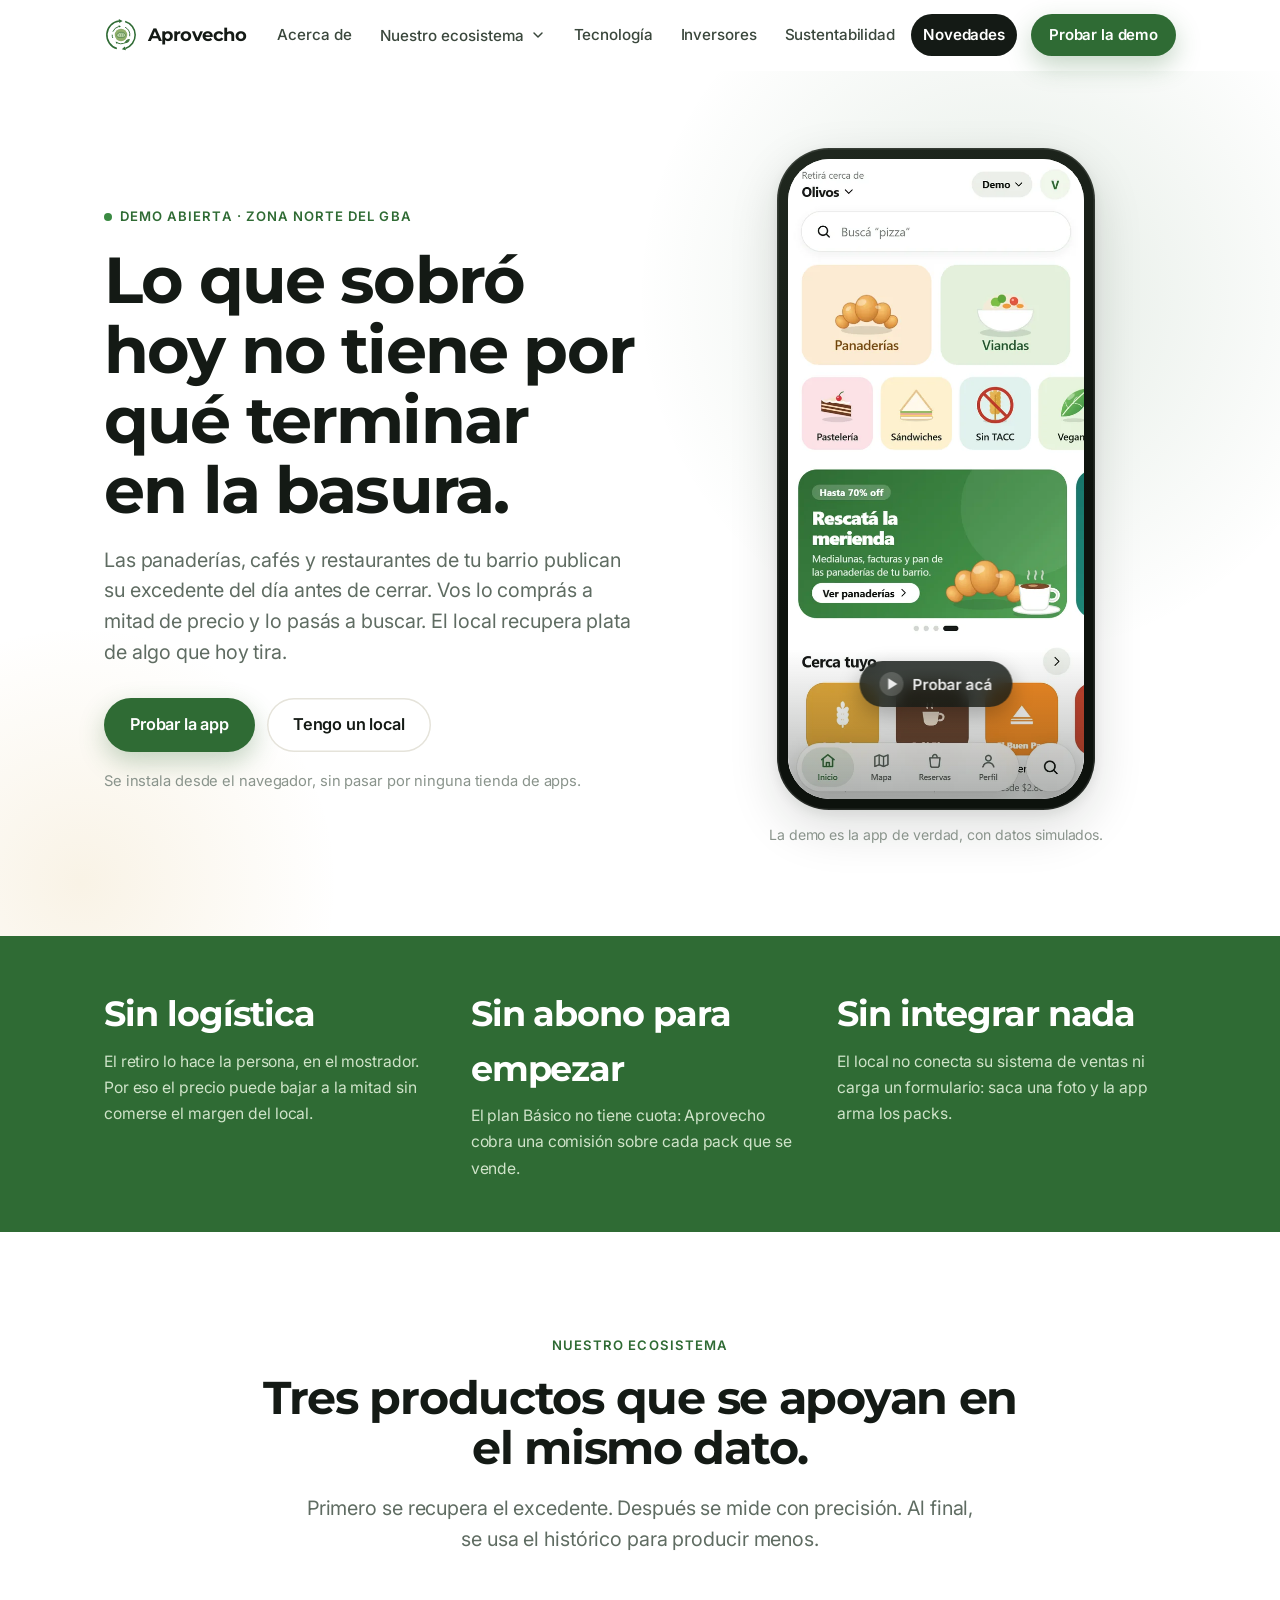
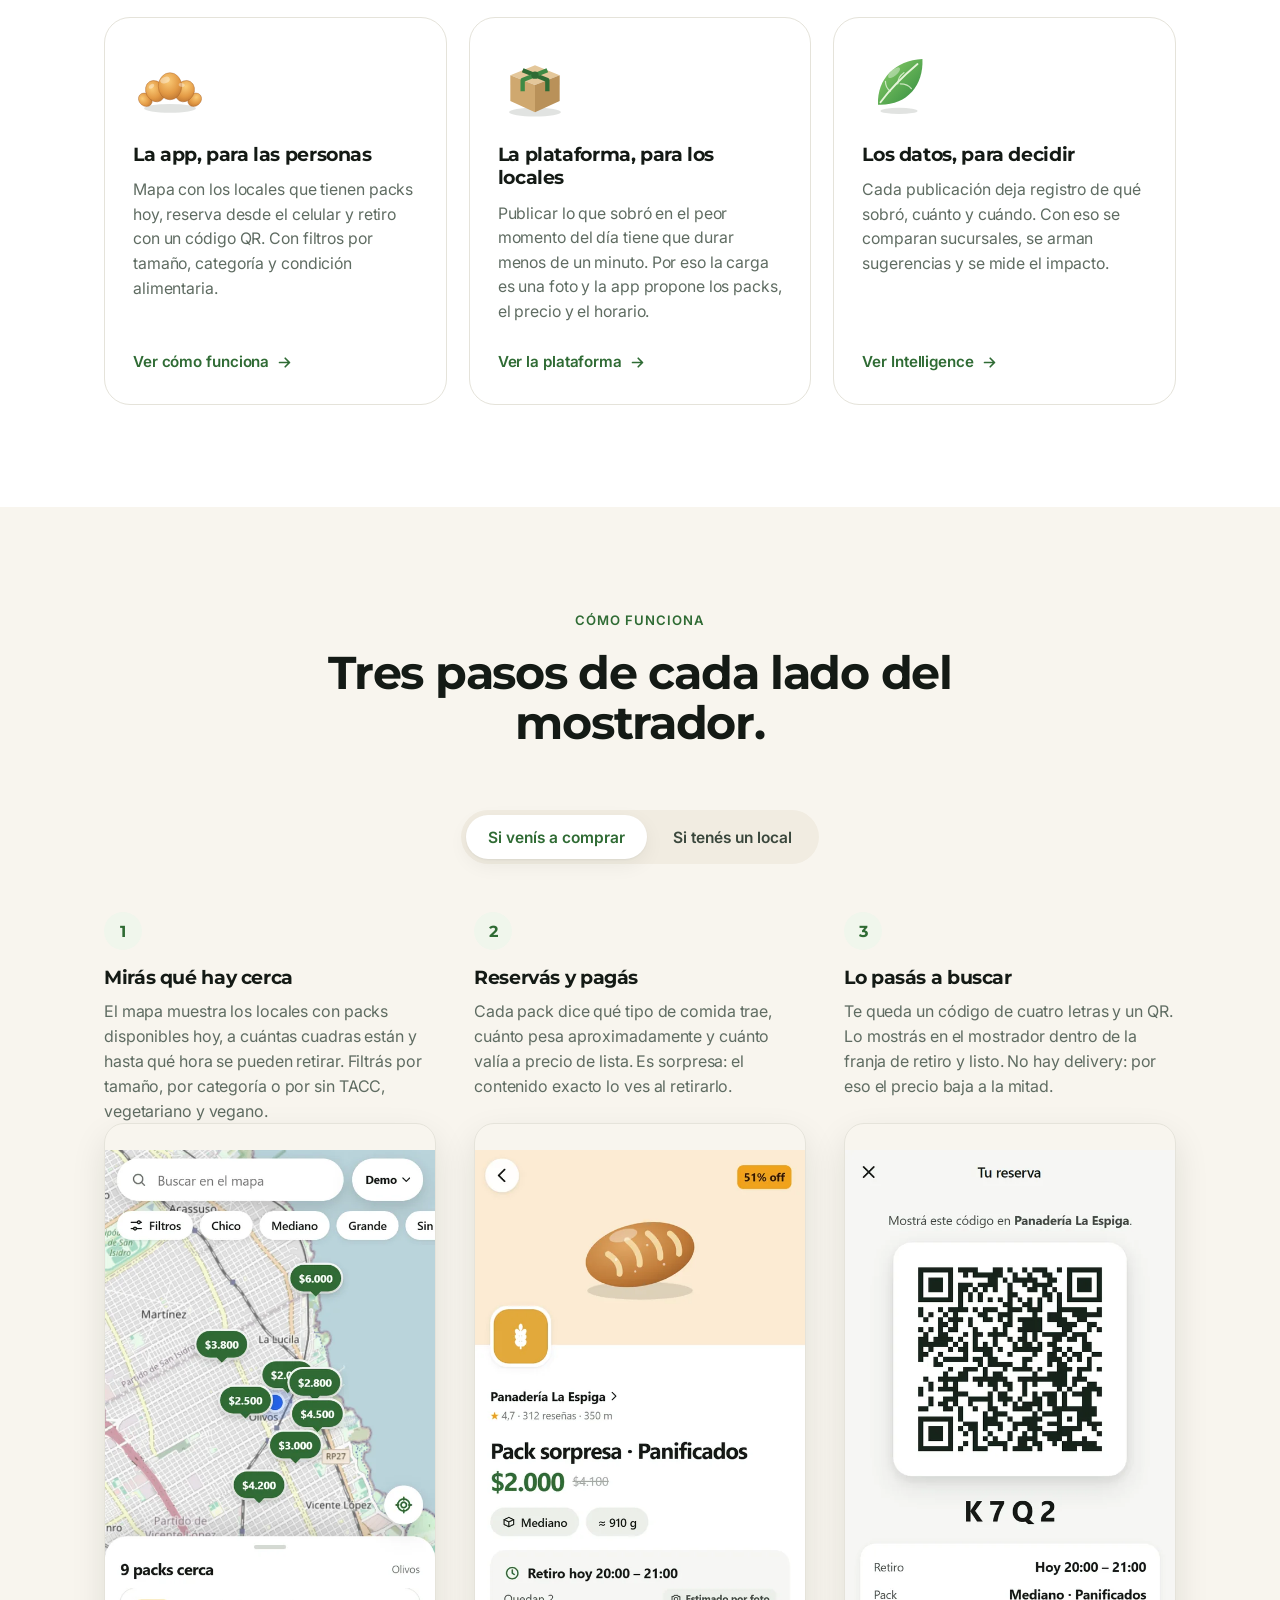
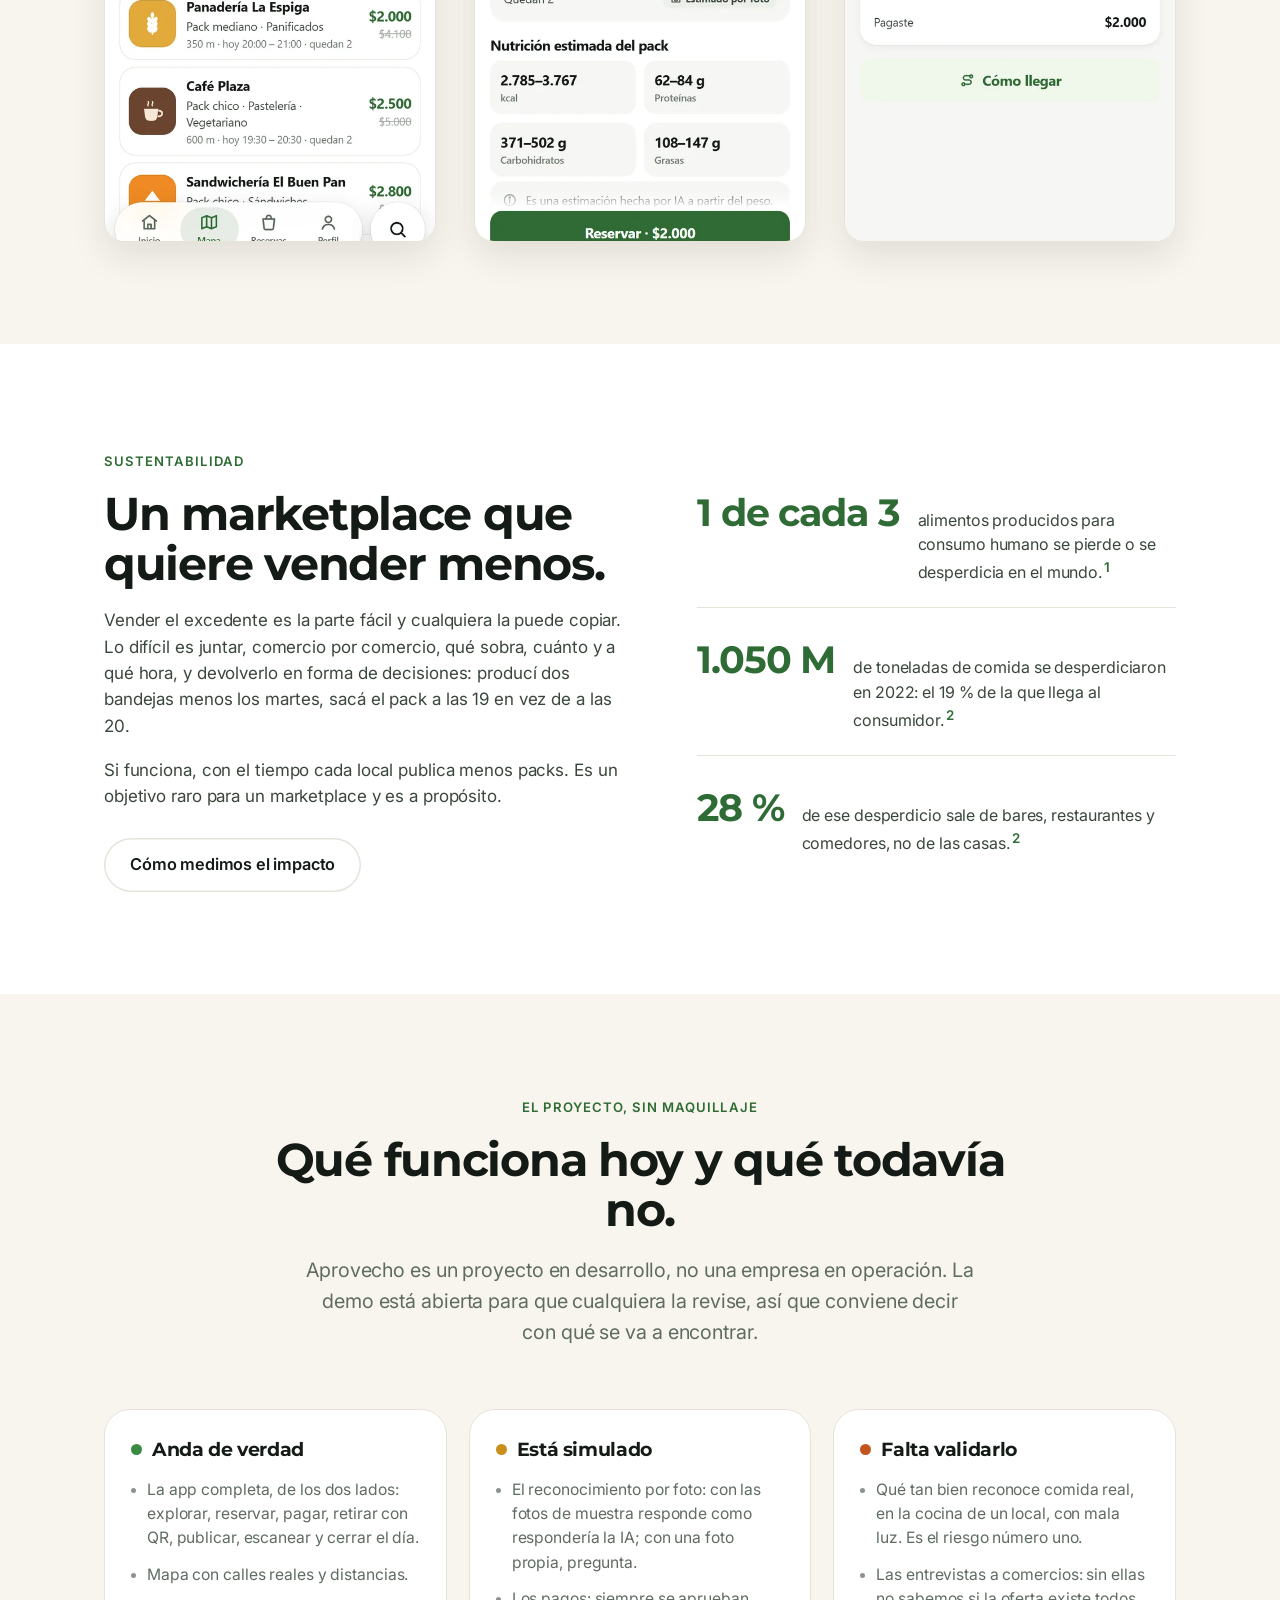
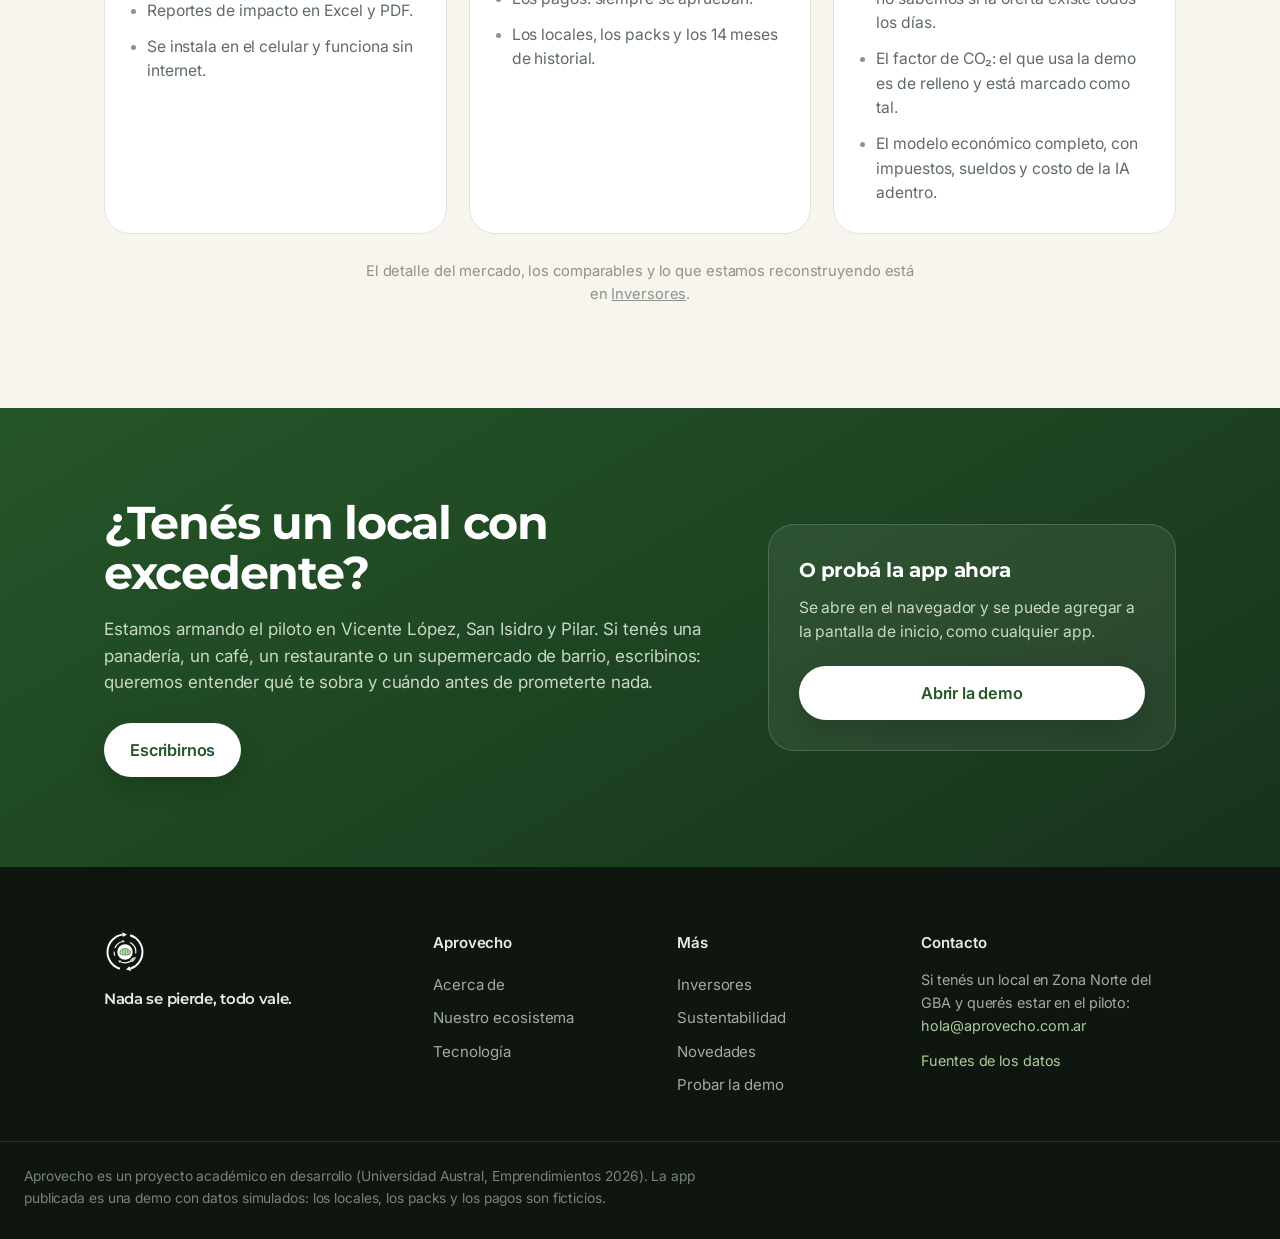
==== commit 2060e1a8: "Estructura de sitio corporativo: siete páginas Acerca de, Nuestro ecosistema (con desplegable), Tecn" ====
--- a/index.html
+++ b/index.html
@@ -14,7 +14,7 @@
 <meta property="og:site_name" content="Aprovecho">
 <meta property="og:locale" content="es_AR">
 <meta property="og:title" content="Aprovecho · Nada se pierde, todo vale">
-<meta property="og:description" content="Los locales de tu barrio publican lo que les sobró al cierre. Vos lo comprás a mitad de precio y lo pasás a buscar.">
+<meta property="og:description" content="Los locales de tu barrio publican lo que les sobró al cierre. Vos lo comprás a mitad de precio y lo pasás a buscar. Sacando una foto, la IA arma los packs.">
 <meta property="og:url" content="https://ochomnalez.github.io/aprovecho-web/">
 <meta property="og:image" content="https://ochomnalez.github.io/aprovecho-web/img/og.png">
 <meta property="og:image:width" content="1200">
@@ -23,7 +23,6 @@
 <link rel="canonical" href="https://ochomnalez.github.io/aprovecho-web/">
 <link rel="preconnect" href="https://fonts.googleapis.com">
 <link rel="preconnect" href="https://fonts.gstatic.com" crossorigin>
-<link rel="preload" as="image" href="img/app/inicio.webp">
 <link href="https://fonts.googleapis.com/css2?family=Inter:wght@400;500;600&family=Montserrat:wght@600;700&display=swap" rel="stylesheet">
 <link rel="stylesheet" href="css/web.css">
 </head>
@@ -32,23 +31,35 @@
 
 <header class="cabecera" id="cabecera">
   <div class="contenedor cabecera-fila">
-    <a class="marca" href="#" aria-label="Aprovecho, inicio">
+    <a class="marca" href="index.html" aria-label="Aprovecho, inicio">
       <img src="img/aprovecho-isotipo.svg" alt="" width="34" height="34">
       <span>Aprovecho</span>
     </a>
-    <nav class="menu" aria-label="Secciones">
-      <a href="#como-funciona">Cómo funciona</a>
-      <a href="#locales">Para tu local</a>
-      <a href="#planes">Planes</a>
-      <a href="#proyecto">El proyecto</a>
+    <nav class="menu" id="menu" aria-label="Principal">
+      <a href="acerca.html">Acerca de</a>
+      <div class="menu-desp" id="desp-eco">
+        <button class="menu-btn" type="button" aria-expanded="false" aria-controls="lista-eco">Nuestro ecosistema <svg viewBox="0 0 24 24" width="16" height="16" fill="none" stroke="currentColor" stroke-width="2.2" stroke-linecap="round" stroke-linejoin="round" aria-hidden="true"><path d="m6 9 6 6 6-6"/></svg></button>
+        <div class="desp" id="lista-eco">
+          <a href="ecosistema.html#personas"><b>Para las personas</b><span>La app: mapa, reserva y retiro con QR</span></a>
+          <a href="ecosistema.html#locales"><b>Para los locales</b><span>Publicar el excedente con una foto</span></a>
+          <a href="ecosistema.html#estacion"><b>Estación de cocina</b><span>Balanza y cámara que miden la merma</span></a>
+          <a href="ecosistema.html#intelligence"><b>Intelligence</b><span>Sugerencias y comparación entre sucursales</span></a>
+          <a href="ecosistema.html#reportes"><b>Reportes de impacto</b><span>Excel y PDF con su metodología</span></a>
+          <a href="ecosistema.html#planes"><b>Planes</b><span>Básico, Smart e Intelligence</span></a>
+        </div>
+      </div>
+      <a href="tecnologia.html">Tecnología</a>
+      <a href="inversores.html">Inversores</a>
+      <a href="sustentabilidad.html">Sustentabilidad</a>
+      <a href="novedades.html" class="pastilla">Novedades</a>
     </nav>
-    <a class="btn btn-verde btn-chico" href="https://ochomnalez.github.io/aprovecho-app/" target="_blank" rel="noopener">Abrir la demo</a>
+    <a class="btn btn-verde btn-chico" href="https://ochomnalez.github.io/aprovecho-app/" target="_blank" rel="noopener">Probar la demo</a>
+    <button class="hamburguesa" id="hamburguesa" type="button" aria-expanded="false" aria-controls="menu" aria-label="Abrir el menú"><span></span></button>
   </div>
 </header>
 
 <main id="contenido">
 
-  <!-- ============================ portada ============================ -->
   <section class="portada">
     <div class="contenedor portada-grilla">
       <div class="portada-texto">
@@ -57,7 +68,7 @@
         <p class="bajada">Las panaderías, cafés y restaurantes de tu barrio publican su excedente del día antes de cerrar. Vos lo comprás a mitad de precio y lo pasás a buscar. El local recupera plata de algo que hoy tira.</p>
         <div class="botones">
           <a class="btn btn-verde" href="https://ochomnalez.github.io/aprovecho-app/" target="_blank" rel="noopener">Probar la app</a>
-          <a class="btn btn-linea" href="#locales">Tengo un local</a>
+          <a class="btn btn-linea" href="ecosistema.html#locales">Tengo un local</a>
         </div>
         <p class="pie-nota">Se instala desde el navegador, sin pasar por ninguna tienda de apps.</p>
       </div>
@@ -68,7 +79,7 @@
             <img src="img/app/inicio.webp" alt="Pantalla de inicio de la app: categorías, promociones y locales cerca de Olivos" width="585" height="1266" fetchpriority="high">
             <button class="jugar" id="probar-aca" type="button">
               <span class="jugar-icono" aria-hidden="true">
-                <svg viewBox="0 0 24 24" width="20" height="20" fill="none" stroke="currentColor" stroke-width="2" stroke-linecap="round" stroke-linejoin="round"><path d="M8 5v14l11-7z" fill="currentColor" stroke="none"/></svg>
+                <svg viewBox="0 0 24 24" width="20" height="20" fill="none" aria-hidden="true"><path d="M8 5v14l11-7z" fill="currentColor"/></svg>
               </span>
               Probar acá
             </button>
@@ -79,34 +90,45 @@
     </div>
   </section>
 
-  <!-- ============================ el problema ============================ -->
-  <section class="seccion crema" id="problema">
-    <div class="contenedor dos-columnas">
-      <div>
-        <p class="ojo">El problema</p>
-        <h2>Son las 20:40 y quedan ocho medialunas.</h2>
-        <p class="parrafo">Mañana no se pueden vender. El local ya pagó la harina, la luz y las horas de trabajo: cada bandeja que va al tacho es plata que se fue. La alternativa de siempre es regalarla, tirarla o rematarla a quien pase, sin saber nunca cuánto se perdió ni por qué vuelve a pasar todos los martes.</p>
-        <p class="parrafo">Del otro lado del mostrador hay alguien que a esa hora está decidiendo qué cena. Aprovecho los junta en los 40 minutos que quedan antes del cierre.</p>
-      </div>
-      <ul class="datos">
-        <li>
-          <b>1 de cada 3</b>
-          <span>alimentos producidos para consumo humano se pierde o se desperdicia en el mundo.<a class="nota-ref" href="#fuentes" aria-label="Ver fuente 1"><sup>1</sup></a></span>
-        </li>
-        <li>
-          <b>1.050 M</b>
-          <span>de toneladas de comida se desperdiciaron en 2022: el 19 % de la que llega al consumidor.<a class="nota-ref" href="#fuentes" aria-label="Ver fuente 2"><sup>2</sup></a></span>
-        </li>
-        <li>
-          <b>28 %</b>
-          <span>de ese desperdicio sale de bares, restaurantes y comedores, no de las casas.<a class="nota-ref" href="#fuentes" aria-label="Ver fuente 2"><sup>2</sup></a></span>
-        </li>
-      </ul>
-    </div>
-  </section>
-
-  <!-- ============================ cómo funciona ============================ -->
-  <section class="seccion" id="como-funciona">
+  <section class="franja">
+    <div class="contenedor">
+      <div><b>Sin logística</b><span>El retiro lo hace la persona, en el mostrador. Por eso el precio puede bajar a la mitad sin comerse el margen del local.</span></div>
+      <div><b>Sin abono para empezar</b><span>El plan Básico no tiene cuota: Aprovecho cobra una comisión sobre cada pack que se vende.</span></div>
+      <div><b>Sin integrar nada</b><span>El local no conecta su sistema de ventas ni carga un formulario: saca una foto y la app arma los packs.</span></div>
+    </div>
+  </section>
+
+  <section class="seccion">
+    <div class="contenedor">
+      <div class="encabezado-seccion">
+        <p class="ojo">Nuestro ecosistema</p>
+        <h2>Tres productos que se apoyan en el mismo dato.</h2>
+        <p class="bajada centrada">Primero se recupera el excedente. Después se mide con precisión. Al final, se usa el histórico para producir menos.</p>
+      </div>
+      <div class="grilla tres">
+        <a class="tarjeta enlazada" href="ecosistema.html#personas">
+          <span data-ilus="medialuna" data-tam="74"></span>
+          <h3>La app, para las personas</h3>
+          <p>Mapa con los locales que tienen packs hoy, reserva desde el celular y retiro con un código QR. Con filtros por tamaño, categoría y condición alimentaria.</p>
+          <span class="flecha">Ver cómo funciona <svg viewBox="0 0 24 24" width="17" height="17" fill="none" stroke="currentColor" stroke-width="2.4" stroke-linecap="round" stroke-linejoin="round" aria-hidden="true"><path d="M5 12h14M13 6l6 6-6 6"/></svg></span>
+        </a>
+        <a class="tarjeta enlazada" href="ecosistema.html#locales">
+          <span data-ilus="caja" data-tam="74"></span>
+          <h3>La plataforma, para los locales</h3>
+          <p>Publicar lo que sobró en el peor momento del día tiene que durar menos de un minuto. Por eso la carga es una foto y la app propone los packs, el precio y el horario.</p>
+          <span class="flecha">Ver la plataforma <svg viewBox="0 0 24 24" width="17" height="17" fill="none" stroke="currentColor" stroke-width="2.4" stroke-linecap="round" stroke-linejoin="round" aria-hidden="true"><path d="M5 12h14M13 6l6 6-6 6"/></svg></span>
+        </a>
+        <a class="tarjeta enlazada" href="ecosistema.html#intelligence">
+          <span data-ilus="hoja" data-tam="74"></span>
+          <h3>Los datos, para decidir</h3>
+          <p>Cada publicación deja registro de qué sobró, cuánto y cuándo. Con eso se comparan sucursales, se arman sugerencias y se mide el impacto.</p>
+          <span class="flecha">Ver Intelligence <svg viewBox="0 0 24 24" width="17" height="17" fill="none" stroke="currentColor" stroke-width="2.4" stroke-linecap="round" stroke-linejoin="round" aria-hidden="true"><path d="M5 12h14M13 6l6 6-6 6"/></svg></span>
+        </a>
+      </div>
+    </div>
+  </section>
+
+  <section class="seccion crema" id="como-funciona">
     <div class="contenedor">
       <div class="encabezado-seccion">
         <p class="ojo">Cómo funciona</p>
@@ -149,7 +171,7 @@
         <article class="paso">
           <span class="paso-n">2</span>
           <h3>La app arma los packs</h3>
-          <p>Reconoce qué es, estima cuánto hay y propone packs con precio y horario de retiro. Vos corregís lo que haga falta y publicás. Son menos de 40 segundos, en el peor momento del día.</p>
+          <p>Reconoce qué es, estima cuánto hay y propone packs con precio y horario de retiro. Vos corregís lo que haga falta y publicás, en el peor momento del día.</p>
           <img loading="lazy" src="img/app/hoy.webp" alt="Pantalla Hoy del local, con la cuenta regresiva hasta el límite de publicación" width="585" height="1266">
         </article>
         <article class="paso">
@@ -162,97 +184,33 @@
     </div>
   </section>
 
-  <!-- ============================ para locales ============================ -->
-  <section class="seccion oscura" id="locales">
+  <section class="seccion">
     <div class="contenedor dos-columnas alineado">
       <div>
-        <p class="ojo claro">Para tu local</p>
-        <h2>La diferencia está en cómo se carga.</h2>
-        <p class="parrafo">El empleado que cierra la caja a las 20:40 no va a completar un formulario con nombre, foto, descripción, precio y cantidad por cada cosa que sobró. Por eso la carga es una foto: es la única forma de que el excedente se publique todos los días y no solo los días tranquilos.</p>
-        <ul class="lista-check">
-          <li>Sin abono para empezar: se cobra una comisión sobre lo que se vende.</li>
-          <li>Vos ponés el descuento, el horario de retiro y cuántos packs querés publicar.</li>
-          <li>El cliente paga en la app y retira en el local: no manejás vueltos ni reservas por WhatsApp.</li>
-          <li>Todo lo que publicás queda medido, así podés ver qué te sobra y cuándo.</li>
-        </ul>
-        <a class="btn btn-blanco" href="#contacto">Quiero sumar mi local</a>
-      </div>
-      <div class="captura-suelta">
-        <img loading="lazy" src="img/app/estacion.webp" alt="Pantalla de la estación de cocina, que pesa y reconoce lo que se apoya en la balanza" width="585" height="1266">
-      </div>
-    </div>
-  </section>
-
-  <!-- ============================ planes ============================ -->
-  <section class="seccion" id="planes">
-    <div class="contenedor">
-      <div class="encabezado-seccion">
-        <p class="ojo">Planes</p>
-        <h2>Primero recuperás. Después medís. Al final, producís menos.</h2>
-        <p class="bajada centrada">Los tres planes venden el mismo excedente. Lo que cambia es la calidad del dato que queda atrás y qué se puede hacer con él.</p>
-      </div>
-
-      <div class="planes">
-        <article class="plan">
-          <h3>Básico</h3>
-          <p class="plan-frase">“Mostranos lo que te sobró. Aprovecho hace el resto.”</p>
-          <p class="plan-precio"><b>Sin abono</b><span>solo comisión por pack vendido</span></p>
-          <dl class="plan-detalle">
-            <dt>Captura</dt><dd>Foto con el celular del local</dd>
-            <dt>Dato</dt><dd>Estimado por imagen</dd>
-            <dt>Sirve para</dt><dd>Panaderías, cafés y restaurantes de barrio</dd>
-          </dl>
-        </article>
-
-        <article class="plan destacado">
-          <span class="plan-cinta">El que más se usa en la demo</span>
-          <h3>Smart</h3>
-          <p class="plan-frase">“Medí con precisión lo que desperdiciás y recuperá más.”</p>
-          <p class="plan-precio"><b>USD 450/mes</b><span>+ comisión · incluye la estación</span></p>
-          <dl class="plan-detalle">
-            <dt>Captura</dt><dd>Estación con balanza y cámara en la cocina</dd>
-            <dt>Dato</dt><dd>Peso real, continuo, con el motivo de la merma</dd>
-            <dt>Sirve para</dt><dd>Cocinas de volumen: hoteles, catering, cadenas chicas</dd>
-          </dl>
-        </article>
-
-        <article class="plan">
-          <h3>Intelligence</h3>
-          <p class="plan-frase">“Entendé por qué desperdiciás y empezá a desperdiciar menos.”</p>
-          <p class="plan-precio"><b>USD 900/mes</b><span>por sucursal + comisión</span></p>
-          <dl class="plan-detalle">
-            <dt>Captura</dt><dd>Todo lo de Smart, con histórico</dd>
-            <dt>Dato</dt><dd>Comparación entre sucursales y sugerencias con evidencia</dd>
-            <dt>Sirve para</dt><dd>Cadenas y supermercados con varias bocas</dd>
-          </dl>
-        </article>
-      </div>
-      <p class="pie-nota centrada">Precios de referencia para la demo. La estructura definitiva se está recalculando con costos reales: comisión de pasarela, costo de la IA por foto, soporte, hardware y captación de comercios.</p>
-    </div>
-  </section>
-
-  <!-- ============================ medición ============================ -->
-  <section class="seccion crema" id="medicion">
-    <div class="contenedor dos-columnas alineado invertido">
-      <div class="captura-suelta">
-        <img loading="lazy" src="img/app/intel.webp" alt="Panel de Intelligence: porcentaje de lo producido que terminó en la basura y sugerencias" width="585" height="1266">
-      </div>
-      <div>
-        <p class="ojo">Medición</p>
+        <p class="ojo">Sustentabilidad</p>
         <h2>Un marketplace que quiere vender menos.</h2>
         <p class="parrafo">Vender el excedente es la parte fácil y cualquiera la puede copiar. Lo difícil es juntar, comercio por comercio, qué sobra, cuánto y a qué hora, y devolverlo en forma de decisiones: producí dos bandejas menos los martes, sacá el pack a las 19 en vez de a las 20.</p>
         <p class="parrafo">Si funciona, con el tiempo cada local publica menos packs. Es un objetivo raro para un marketplace y es a propósito.</p>
-        <ul class="lista-check verde">
-          <li>Kilos rescatados, plata recuperada y porcentaje de packs vendidos, por semana y por mes.</li>
-          <li>Reportes descargables en Excel y PDF, con una hoja de metodología que dice de dónde sale cada número.</li>
-          <li>Cada dato viene marcado según cómo se obtuvo: estimado por foto o pesado con balanza.</li>
-        </ul>
-      </div>
-    </div>
-  </section>
-
-  <!-- ============================ estado real ============================ -->
-  <section class="seccion" id="proyecto">
+        <a class="btn btn-linea" href="sustentabilidad.html" style="margin-top:28px">Cómo medimos el impacto</a>
+      </div>
+      <ul class="datos">
+        <li>
+          <b>1 de cada 3</b>
+          <span>alimentos producidos para consumo humano se pierde o se desperdicia en el mundo.<a class="nota-ref" href="sustentabilidad.html#fuentes" aria-label="Ver fuente 1"><sup>1</sup></a></span>
+        </li>
+        <li>
+          <b>1.050 M</b>
+          <span>de toneladas de comida se desperdiciaron en 2022: el 19 % de la que llega al consumidor.<a class="nota-ref" href="sustentabilidad.html#fuentes" aria-label="Ver fuente 2"><sup>2</sup></a></span>
+        </li>
+        <li>
+          <b>28 %</b>
+          <span>de ese desperdicio sale de bares, restaurantes y comedores, no de las casas.<a class="nota-ref" href="sustentabilidad.html#fuentes" aria-label="Ver fuente 2"><sup>2</sup></a></span>
+        </li>
+      </ul>
+    </div>
+  </section>
+
+  <section class="seccion crema" id="estado">
     <div class="contenedor">
       <div class="encabezado-seccion">
         <p class="ojo">El proyecto, sin maquillaje</p>
@@ -288,43 +246,16 @@
           </ul>
         </article>
       </div>
-
-      <div class="ruta">
-        <h3 class="ruta-titulo">Lo que sigue</h3>
-        <ol class="ruta-lista">
-          <li><b>Piloto en una microzona.</b> Diez a veinte comercios, categorías acotadas (panadería, sándwiches, viandas, pastelería) y las correcciones de cada empleado guardadas como dataset propio.</li>
-          <li><b>Estaciones de prueba.</b> Dos a cinco cocinas de volumen, para ver si la precisión de la balanza justifica el abono.</li>
-          <li><b>Sugerencias con historia real.</b> Primero comparar y describir; recién después, cuando haya datos suficientes, predecir.</li>
-        </ol>
-        <p class="pie-nota">La categoría ya está validada por otros jugadores en Europa y en América Latina: hay demanda de los dos lados. Lo que estamos probando no es si la gente compra excedente, sino si se puede cargar con una foto y convertir eso en menos desperdicio.</p>
-      </div>
-    </div>
-  </section>
-
-  <!-- ============================ equipo ============================ -->
-  <section class="seccion crema" id="equipo">
-    <div class="contenedor">
-      <div class="encabezado-seccion">
-        <p class="ojo">Equipo</p>
-        <h2>Cuatro personas, cuatro frentes.</h2>
-        <p class="bajada centrada">Proyecto de la materia Emprendimientos de la Universidad Austral, 2026.</p>
-      </div>
-      <ul class="equipo">
-        <li><span class="inicial" aria-hidden="true">B</span><b>Belén Gálvez Adrogué</b><span class="rol">CEO</span><span class="que">Visión del producto y relación con los comercios.</span></li>
-        <li><span class="inicial" aria-hidden="true">F</span><b>Facundo Beumont</b><span class="rol">CTO</span><span class="que">Producto, tecnología y la capa de reconocimiento por imagen.</span></li>
-        <li><span class="inicial" aria-hidden="true">L</span><b>Lola Baldini</b><span class="rol">CMO</span><span class="que">Marca, captación de usuarios y comunicación.</span></li>
-        <li><span class="inicial" aria-hidden="true">O</span><b>Octavio Chomnalez</b><span class="rol">CFO</span><span class="que">Modelo de negocio, ingresos y plan de escalabilidad.</span></li>
-      </ul>
-    </div>
-  </section>
-
-  <!-- ============================ cierre ============================ -->
+      <p class="pie-nota centrada">El detalle del mercado, los comparables y lo que estamos reconstruyendo está en <a href="inversores.html">Inversores</a>.</p>
+    </div>
+  </section>
+
   <section class="cierre" id="contacto">
     <div class="contenedor cierre-grilla">
       <div>
         <h2>¿Tenés un local con excedente?</h2>
         <p class="parrafo">Estamos armando el piloto en Vicente López, San Isidro y Pilar. Si tenés una panadería, un café, un restaurante o un supermercado de barrio, escribinos: queremos entender qué te sobra y cuándo antes de prometerte nada.</p>
-        <a class="btn btn-blanco" id="mail" href="mailto:hola@aprovecho.com.ar?subject=Quiero%20sumar%20mi%20local%20a%20Aprovecho">Escribirnos</a>
+        <a class="btn btn-blanco" href="mailto:hola@aprovecho.com.ar?subject=Quiero%20sumar%20mi%20local%20a%20Aprovecho">Escribirnos</a>
       </div>
       <div class="cierre-app">
         <p class="cierre-eti">O probá la app ahora</p>
@@ -338,22 +269,30 @@
 
 <footer class="pie">
   <div class="contenedor pie-grilla">
-    <div>
-      <img class="pie-logo" src="img/aprovecho-isotipo-blanco.svg" alt="Aprovecho" width="42" height="42">
+    <div class="pie-col">
+      <img class="pie-logo" src="img/aprovecho-isotipo-blanco.svg" alt="Aprovecho" width="44" height="44">
       <p class="pie-lema">Nada se pierde, todo vale.</p>
     </div>
-    <nav class="pie-links" aria-label="Enlaces">
-      <a href="#como-funciona">Cómo funciona</a>
-      <a href="#planes">Planes</a>
-      <a href="#proyecto">Estado del proyecto</a>
-      <a href="https://ochomnalez.github.io/aprovecho-app/" target="_blank" rel="noopener">Demo de la app</a>
-    </nav>
-    <div class="pie-fuentes" id="fuentes">
-      <p class="pie-eti">Fuentes</p>
-      <ol>
-        <li>FAO, <cite>Global Food Losses and Food Waste</cite> (2011). <a href="https://www.fao.org/platform-food-loss-waste/en" target="_blank" rel="noopener">fao.org</a></li>
-        <li>PNUMA, <cite>Food Waste Index Report 2024</cite>. <a href="https://www.unep.org/resources/publication/food-waste-index-report-2024" target="_blank" rel="noopener">unep.org</a></li>
-      </ol>
+    <div class="pie-col">
+      <p class="pie-eti">Aprovecho</p>
+      <a href="acerca.html">Acerca de</a>
+      <a href="ecosistema.html">Nuestro ecosistema</a>
+      <a href="tecnologia.html">Tecnología</a>
+    </div>
+    <div class="pie-col">
+      <p class="pie-eti">Más</p>
+      <a href="inversores.html">Inversores</a>
+      <a href="sustentabilidad.html">Sustentabilidad</a>
+      <a href="novedades.html">Novedades</a>
+      <a href="https://ochomnalez.github.io/aprovecho-app/" target="_blank" rel="noopener">Probar la demo</a>
+    </div>
+    <div class="pie-col">
+      <p class="pie-eti">Contacto</p>
+      <p class="pie-contacto">
+        Si tenés un local en Zona Norte del GBA y querés estar en el piloto:<br>
+        <a href="mailto:hola@aprovecho.com.ar?subject=Quiero%20sumar%20mi%20local%20a%20Aprovecho">hola@aprovecho.com.ar</a>
+      </p>
+      <p class="pie-contacto" style="margin-top:12px"><a href="sustentabilidad.html#fuentes">Fuentes de los datos</a></p>
     </div>
   </div>
   <div class="contenedor pie-legal">
@@ -361,6 +300,6 @@
   </div>
 </footer>
 
-<script src="js/web.js" defer></script>
+<script type="module" src="js/web.js"></script>
 </body>
 </html>
--- a/css/web.css
+++ b/css/web.css
@@ -57,7 +57,7 @@
 
 /* ---------- botones ---------- */
 .btn{
-  display:inline-flex;align-items:center;justify-content:center;gap:9px;
+  display:inline-flex;align-items:center;justify-content:center;gap:9px;white-space:nowrap;
   height:54px;padding:0 26px;border-radius:99px;border:0;cursor:pointer;
   font-family:var(--ui);font-size:1.02rem;font-weight:600;letter-spacing:-.01em;text-decoration:none;
   transition:transform .16s var(--ease),box-shadow .24s var(--ease),background .2s,color .2s;
@@ -244,7 +244,6 @@
 
 /* ---------- pantallas medianas ---------- */
 @media (max-width:1000px){
-  .menu{display:none}
   .portada-grilla{grid-template-columns:1fr;gap:44px;text-align:center}
   .portada-texto{display:flex;flex-direction:column;align-items:center}
   .portada .bajada{margin-left:auto;margin-right:auto}
@@ -280,3 +279,143 @@
   *,*::before,*::after{animation-duration:.001ms!important;animation-iteration-count:1!important;transition-duration:.001ms!important}
   [data-ap]{opacity:1;transform:none}
 }
+
+/* =====================================================================
+   Sitio corporativo: navegación con desplegable, portadas de sección,
+   bloques de color y piezas que se repiten en todas las páginas.
+   ===================================================================== */
+
+/* ---------- navegación ---------- */
+.cabecera-fila{gap:14px}
+@media (max-width:1180px){ .menu > a,.menu-btn{padding:9px 9px;font-size:.9rem} .marca span{display:none} }
+.menu{align-items:center;gap:4px;font-size:.95rem}
+.menu > a,.menu-btn{
+  display:inline-flex;align-items:center;gap:6px;white-space:nowrap;padding:9px 12px;border-radius:99px;border:0;background:transparent;cursor:pointer;
+  font-family:var(--ui);font-size:.95rem;font-weight:500;color:var(--tinta-2);text-decoration:none;transition:background .2s,color .2s;
+}
+.menu > a:hover,.menu-btn:hover{background:var(--crema-2);color:var(--tinta)}
+.menu > a.actual{color:var(--verde);font-weight:600}
+.menu > a.pastilla{background:var(--tinta);color:#fff;font-weight:600}
+.menu > a.pastilla:hover{background:var(--verde)}
+.menu > a.pastilla.actual{background:var(--verde);color:#fff}
+.menu a::after{content:none}
+.menu-desp{position:relative}
+.menu-btn svg{transition:transform .25s var(--ease)}
+.menu-desp.abierto .menu-btn{background:var(--crema-2);color:var(--tinta)}
+.menu-desp.abierto .menu-btn svg{transform:rotate(180deg)}
+.desp{
+  position:absolute;top:calc(100% + 12px);left:50%;transform:translate(-50%,-8px);width:min(560px,86vw);
+  background:#fff;border:1px solid var(--linea);border-radius:22px;box-shadow:var(--sombra-2);padding:12px;
+  display:grid;grid-template-columns:1fr 1fr;gap:4px;opacity:0;visibility:hidden;transition:opacity .2s var(--ease),transform .2s var(--ease),visibility .2s;z-index:60;
+}
+.menu-desp.abierto .desp{opacity:1;visibility:visible;transform:translate(-50%,0)}
+.desp a{display:flex;flex-direction:column;gap:3px;padding:13px 14px;border-radius:14px;text-decoration:none;transition:background .18s}
+.desp a:hover{background:var(--verde-50)}
+.desp b{font-size:.97rem;color:var(--tinta)}
+.desp span{font-size:.85rem;color:var(--gris);line-height:1.35}
+.hamburguesa{display:none;width:44px;height:44px;border:0;border-radius:14px;background:var(--crema-2);cursor:pointer;padding:0;place-items:center}
+.hamburguesa span,.hamburguesa span::before,.hamburguesa span::after{display:block;width:19px;height:2px;border-radius:2px;background:var(--tinta);transition:transform .25s var(--ease),opacity .2s}
+.hamburguesa span{position:relative}
+.hamburguesa span::before,.hamburguesa span::after{content:"";position:absolute;left:0}
+.hamburguesa span::before{top:-6px}
+.hamburguesa span::after{top:6px}
+.menu-abierto .hamburguesa span{background:transparent}
+.menu-abierto .hamburguesa span::before{transform:translateY(6px) rotate(45deg)}
+.menu-abierto .hamburguesa span::after{transform:translateY(-6px) rotate(-45deg)}
+
+/* ---------- portada de cada sección ---------- */
+.portada-seccion{position:relative;overflow:hidden;background:var(--crema);padding:clamp(46px,6vw,78px) 0 clamp(52px,6vw,86px)}
+.portada-seccion .contenedor{position:relative;z-index:1}
+.ruta-migas{display:flex;gap:8px;align-items:center;font-size:.86rem;color:var(--gris-2);margin-bottom:20px}
+.ruta-migas a{color:var(--gris);text-decoration:none}
+.ruta-migas a:hover{color:var(--verde)}
+.titulo-caja{display:inline;background:var(--verde);color:#fff;padding:.06em .2em;box-decoration-break:clone;-webkit-box-decoration-break:clone;border-radius:6px;line-height:1.3}
+.portada-seccion h1{max-width:22ch;margin-bottom:10px}
+.portada-seccion .bajada{max-width:60ch}
+.deco-ilus{position:absolute;inset:0;pointer-events:none;opacity:.55}
+.deco-ilus svg{position:absolute}
+.deco-ilus svg:nth-child(1){right:4%;top:8%;width:148px;transform:rotate(-8deg)}
+.deco-ilus svg:nth-child(2){right:17%;bottom:-8%;width:116px;transform:rotate(12deg)}
+.deco-ilus svg:nth-child(3){right:31%;top:16%;width:88px;transform:rotate(-14deg);opacity:.7}
+
+/* ---------- piezas repetidas ---------- */
+.grilla{display:grid;gap:22px}
+.grilla.tres{grid-template-columns:repeat(3,1fr)}
+.grilla.dos{grid-template-columns:repeat(2,1fr)}
+.tarjeta{background:#fff;border:1px solid var(--linea);border-radius:var(--r-l);padding:30px 28px;display:flex;flex-direction:column;gap:12px}
+.tarjeta.enlazada{text-decoration:none;transition:transform .22s var(--ease),box-shadow .22s var(--ease),border-color .22s}
+.tarjeta.enlazada:hover{transform:translateY(-4px);box-shadow:var(--sombra-2);border-color:transparent}
+.tarjeta p{color:var(--gris);font-size:.99rem}
+.tarjeta .flecha{margin-top:auto;padding-top:14px;color:var(--verde);font-weight:600;font-size:.95rem;display:inline-flex;align-items:center;gap:7px}
+.tarjeta .ilus{width:74px;height:74px;margin-bottom:2px}
+.franja{background:var(--verde);color:#fff;padding:clamp(34px,4vw,52px) 0}
+.franja .contenedor{display:grid;grid-template-columns:repeat(3,1fr);gap:28px}
+.franja b{display:block;font-family:var(--display);font-size:clamp(1.6rem,1.1rem + 1.6vw,2.2rem);letter-spacing:-.03em;margin-bottom:6px}
+.franja span{color:#CFE3C9;font-size:.98rem}
+.bloque{background:#fff;border:1px solid var(--linea);border-radius:var(--r-l);padding:clamp(26px,3vw,40px)}
+.bloque h3{margin-bottom:12px}
+.destacado-cita{font-family:var(--display);font-weight:600;font-size:clamp(1.3rem,1rem + 1.3vw,1.9rem);line-height:1.25;letter-spacing:-.025em;max-width:24ch}
+.lista-puntos{list-style:none;display:flex;flex-direction:column;gap:12px;margin-top:18px}
+.lista-puntos li{position:relative;padding-left:20px;color:var(--gris)}
+.lista-puntos li::before{content:"";position:absolute;left:0;top:10px;width:6px;height:6px;border-radius:50%;background:var(--verde)}
+.lista-puntos b{color:var(--tinta);font-weight:600}
+.pieza{display:grid;grid-template-columns:1fr .85fr;gap:clamp(30px,4vw,64px);align-items:center;padding:clamp(34px,4vw,56px) 0;border-top:1px solid var(--linea)}
+.pieza:first-of-type{border-top:0}
+.pieza.invertida > :first-child{order:2}
+.eti-pieza{display:inline-flex;align-items:center;gap:8px;font-size:.8rem;font-weight:600;letter-spacing:.07em;text-transform:uppercase;color:var(--verde);margin-bottom:14px}
+.pieza h2{font-size:clamp(1.5rem,1.1rem + 1.4vw,2.1rem);margin-bottom:6px}
+.pieza .captura-suelta img{width:min(268px,70vw)}
+
+/* ---------- tabla de comparables ---------- */
+.tabla-envoltura{overflow-x:auto;border:1px solid var(--linea);border-radius:var(--r-l);background:#fff}
+table.datos-tabla{border-collapse:collapse;width:100%;min-width:640px;font-size:.95rem}
+.datos-tabla th,.datos-tabla td{text-align:left;padding:15px 18px;border-bottom:1px solid var(--linea);vertical-align:top}
+.datos-tabla thead th{background:var(--crema);font-size:.78rem;letter-spacing:.06em;text-transform:uppercase;color:var(--gris)}
+.datos-tabla tbody tr:last-child td{border-bottom:0}
+.datos-tabla td b{font-weight:600}
+.datos-tabla td span{color:var(--gris);font-size:.88rem;display:block}
+
+/* ---------- línea de tiempo ---------- */
+.tiempo{list-style:none;position:relative;padding-left:34px}
+.tiempo::before{content:"";position:absolute;left:9px;top:8px;bottom:8px;width:2px;background:var(--linea)}
+.tiempo li{position:relative;padding-bottom:34px}
+.tiempo li:last-child{padding-bottom:0}
+.tiempo li::before{content:"";position:absolute;left:-34px;top:5px;width:20px;height:20px;border-radius:50%;background:#fff;border:3px solid var(--verde-100)}
+.tiempo li.hito::before{background:var(--verde);border-color:var(--verde-100)}
+.tiempo .fecha{display:block;font-size:.82rem;font-weight:600;letter-spacing:.06em;text-transform:uppercase;color:var(--verde);margin-bottom:6px}
+.tiempo h3{margin-bottom:8px}
+.tiempo p{color:var(--gris);max-width:62ch}
+
+/* ---------- pie con columnas ---------- */
+.pie-grilla{grid-template-columns:1.4fr 1fr 1fr 1.2fr;gap:32px}
+.pie-col .pie-eti{margin-bottom:14px}
+.pie-col a{display:block;color:#9FAC9F;text-decoration:none;padding:5px 0}
+.pie-col a:hover{color:#fff}
+.pie-contacto{color:#9FAC9F;font-size:.9rem;line-height:1.6}
+.pie-contacto a{color:#A9CE9C;display:inline;padding:0}
+
+@media (max-width:1000px){
+  .franja .contenedor,.grilla.tres{grid-template-columns:1fr 1fr}
+  .pieza{grid-template-columns:1fr}
+  .pieza.invertida > :first-child{order:0}
+  .pie-grilla{grid-template-columns:1fr 1fr}
+  .deco-ilus{display:none}
+  .hamburguesa{display:grid}
+  .menu{
+    display:flex;position:absolute;left:12px;right:12px;top:calc(100% + 8px);flex-direction:column;align-items:stretch;gap:2px;
+    background:#fff;border:1px solid var(--linea);border-radius:22px;box-shadow:var(--sombra-2);padding:12px;
+    opacity:0;visibility:hidden;transform:translateY(-10px);transition:opacity .22s var(--ease),transform .22s var(--ease),visibility .22s;
+  }
+  .menu-abierto .menu{opacity:1;visibility:visible;transform:none}
+  .menu > a,.menu-btn{width:100%;justify-content:space-between;padding:13px 14px;border-radius:14px;font-size:1rem}
+  .menu > a.pastilla{justify-content:center}
+  .menu-desp{position:static}
+  .desp{position:static;width:auto;transform:none;opacity:1;visibility:visible;box-shadow:none;border:0;padding:2px 0 8px 10px;display:none;grid-template-columns:1fr}
+  .menu-desp.abierto .desp{display:grid;transform:none}
+}
+@media (max-width:660px){
+  .grilla.tres,.grilla.dos,.franja .contenedor,.pie-grilla{grid-template-columns:1fr}
+  .portada-seccion h1{max-width:none}
+  .tiempo{padding-left:28px}
+  .tiempo li::before{left:-28px;width:16px;height:16px}
+}
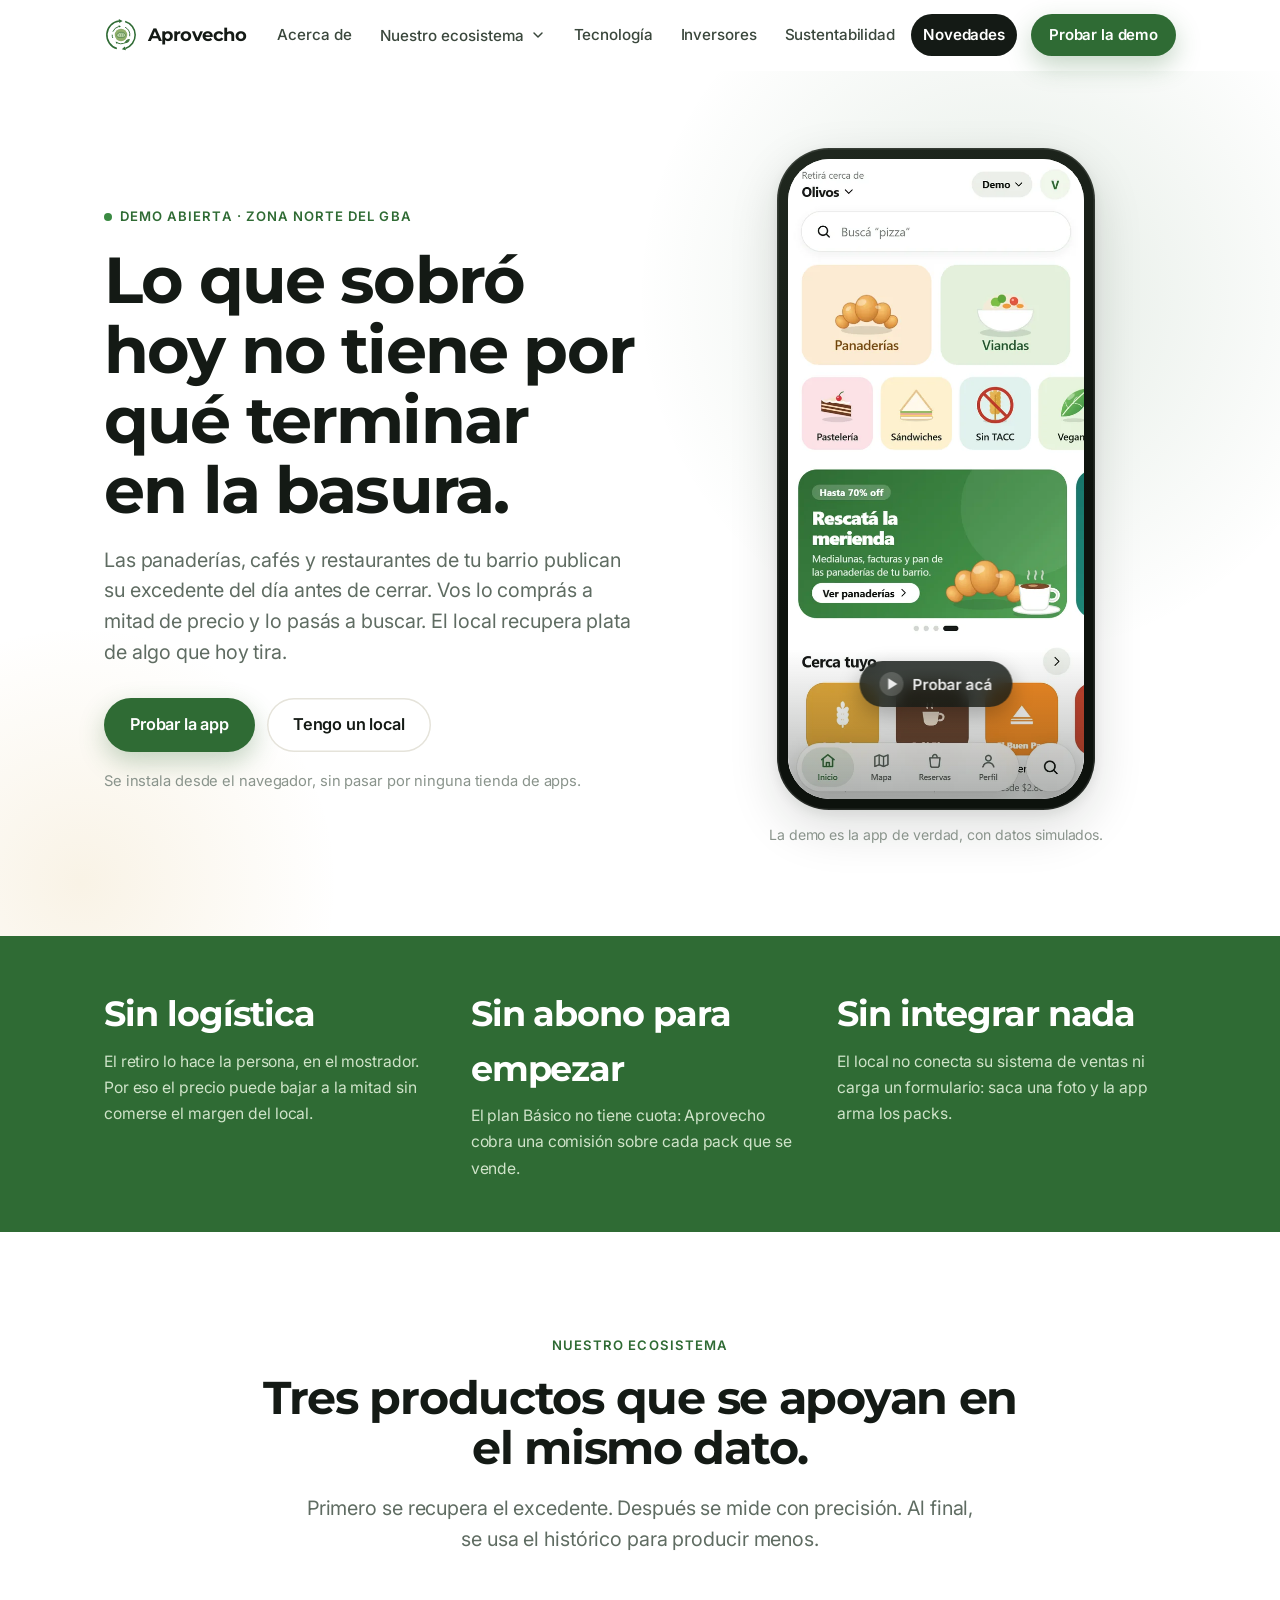
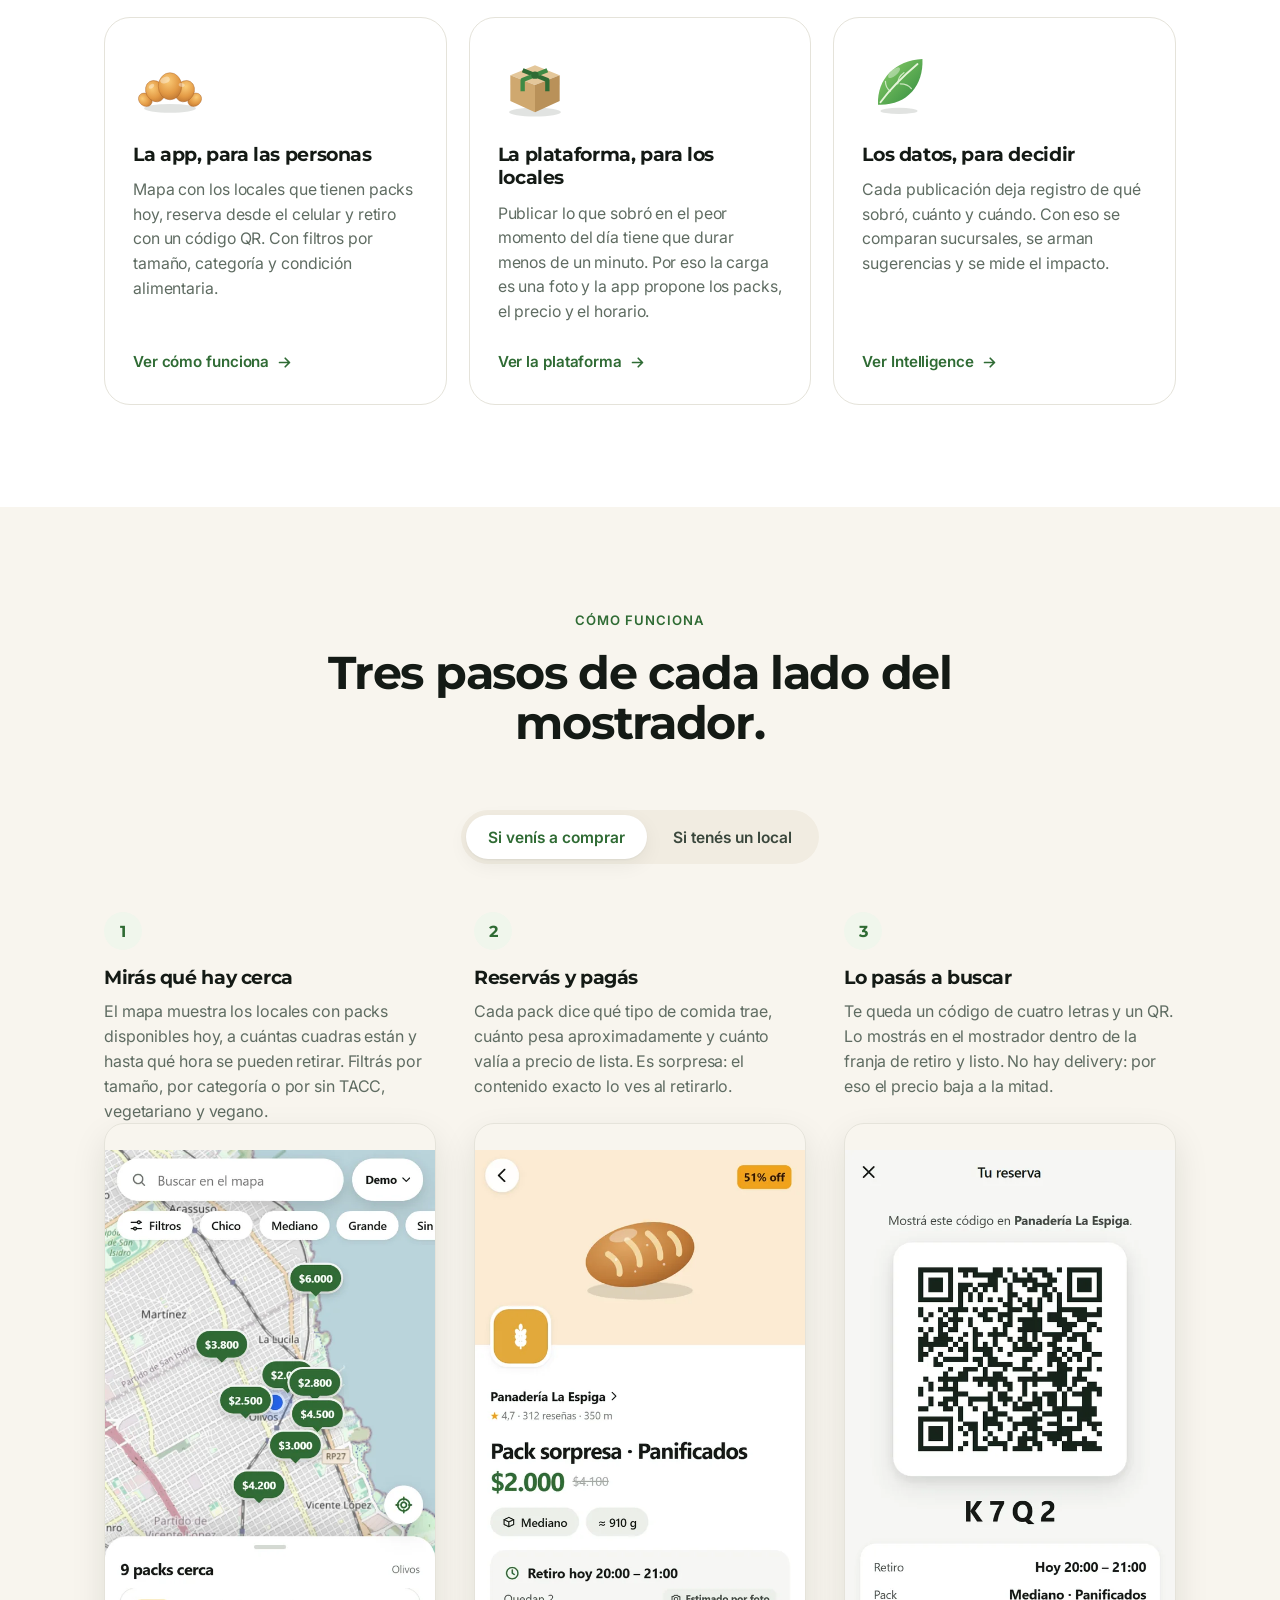
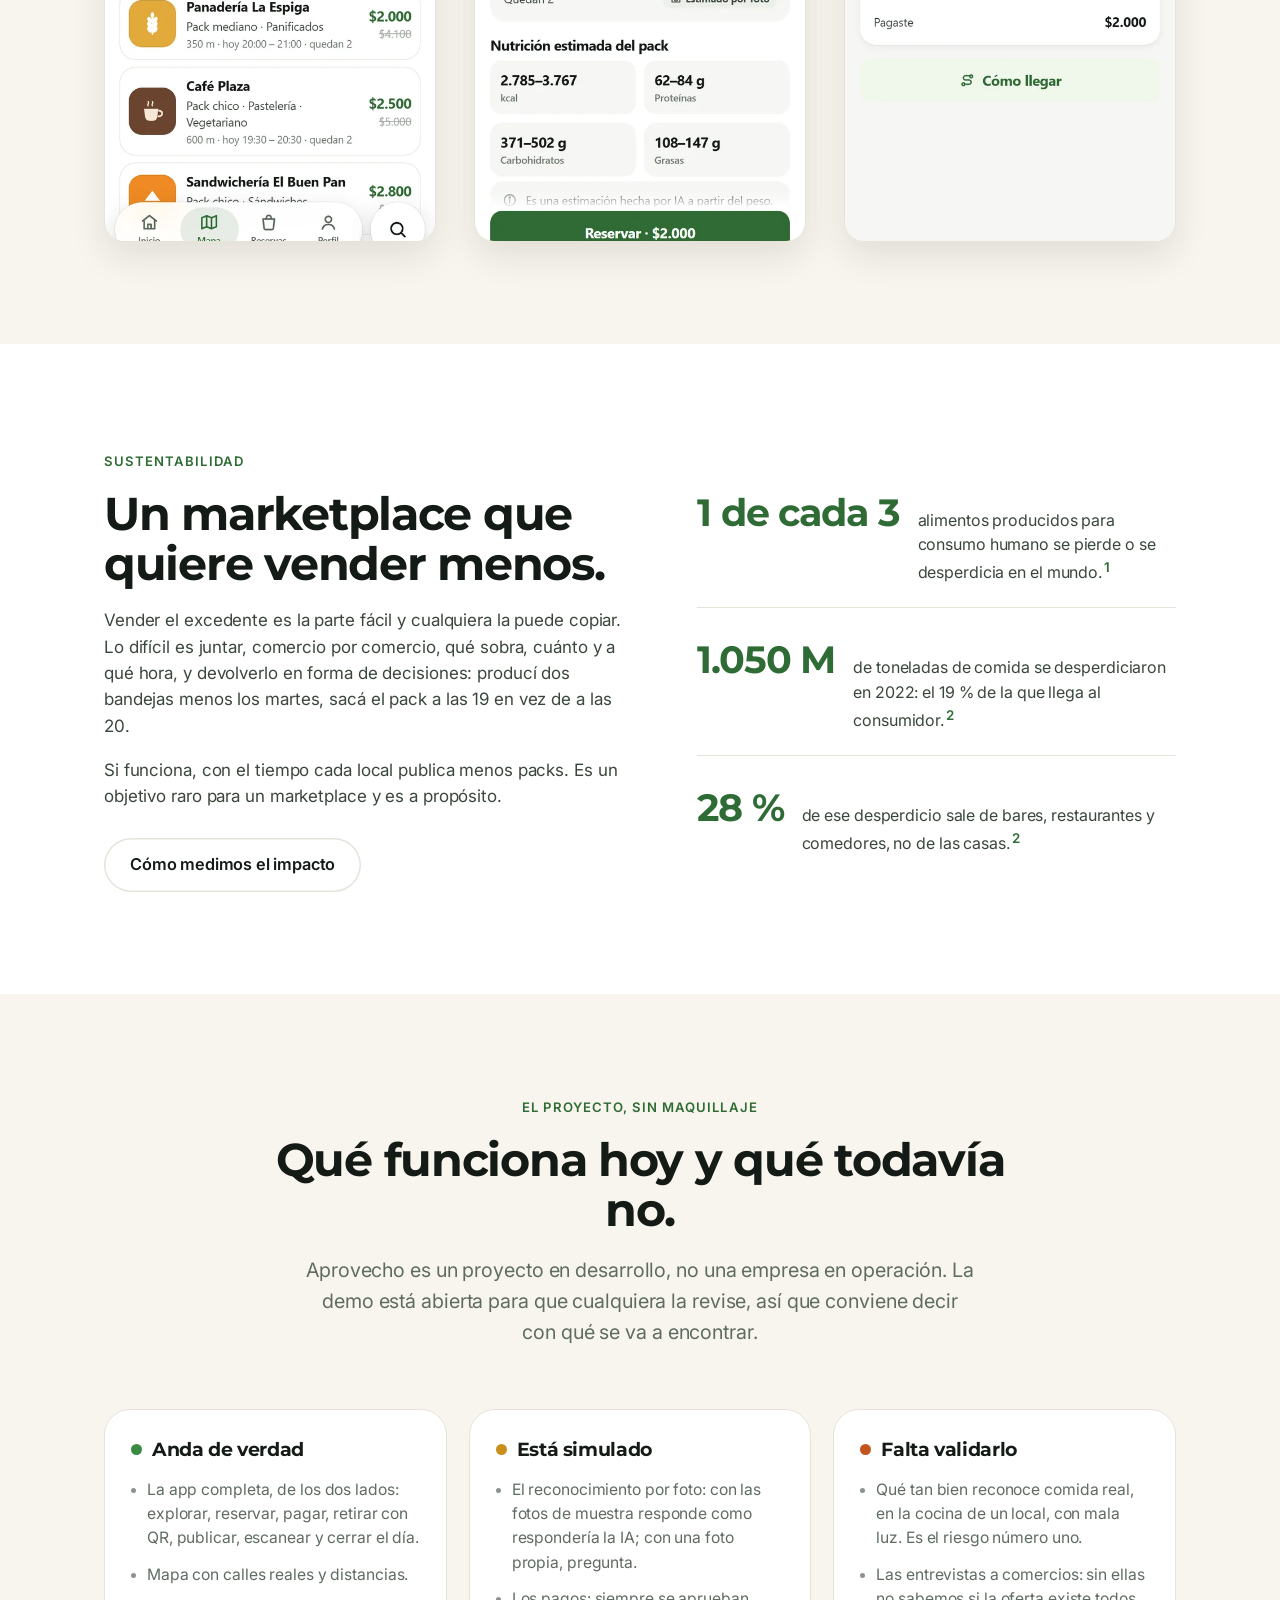
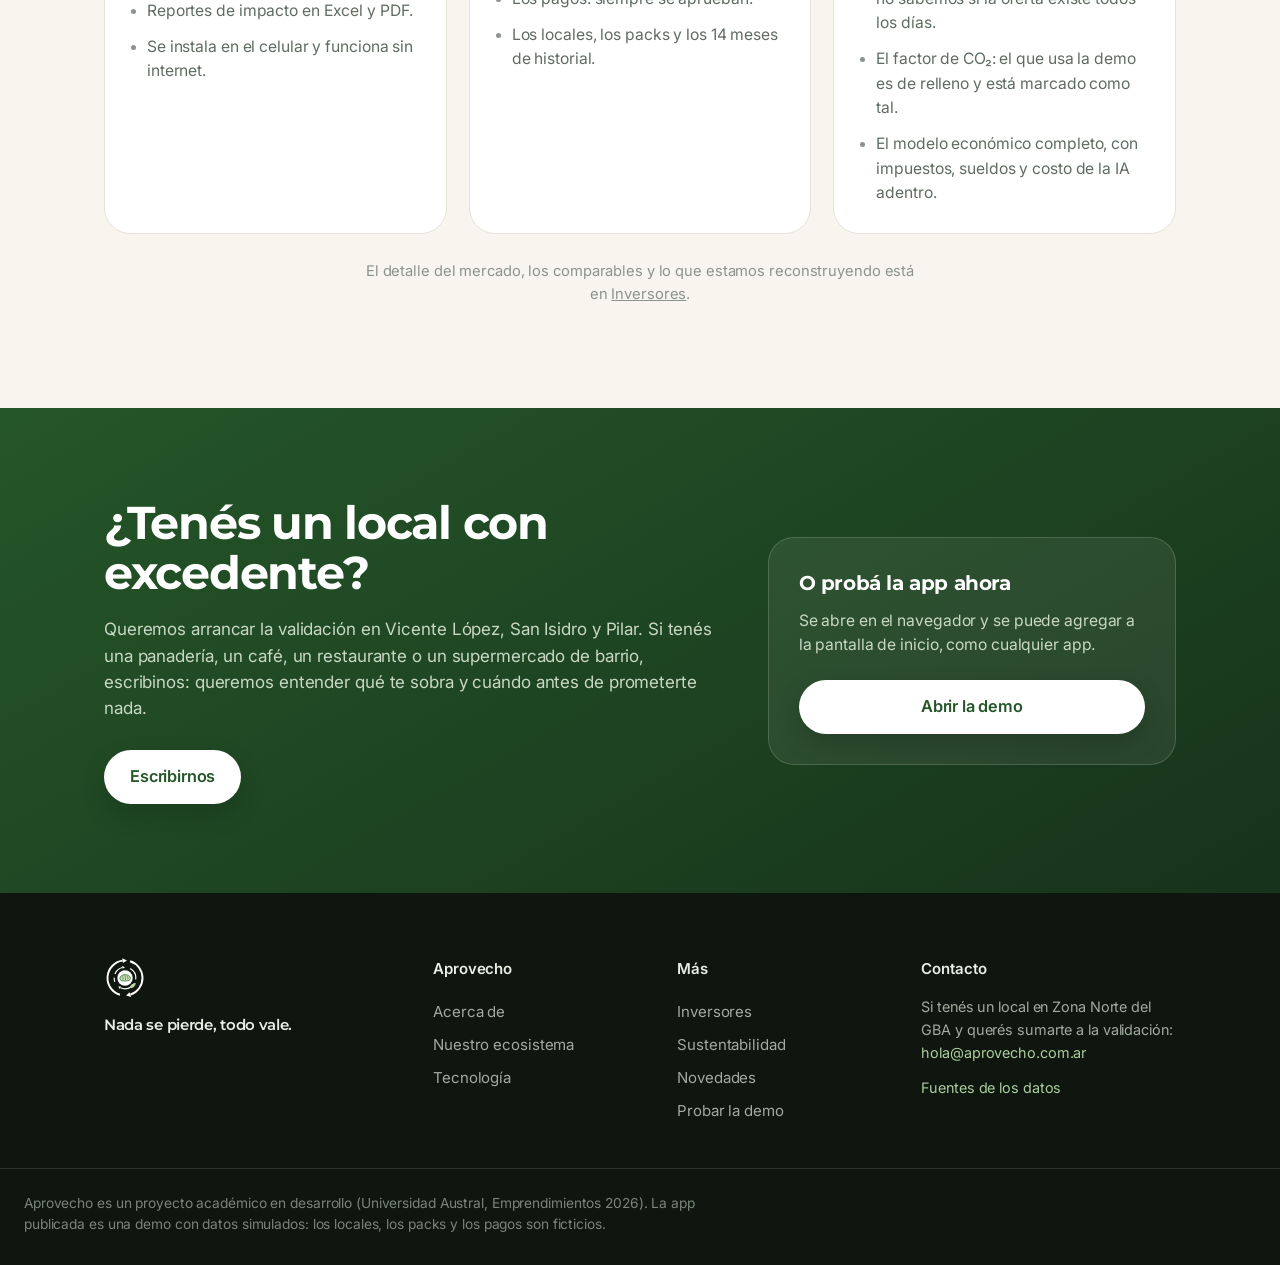
==== commit c697aca5: "Corrige afirmaciones que el proyecto no respalda - Origen del pivot: ya no dice que surgió de hablar" ====
--- a/index.html
+++ b/index.html
@@ -254,7 +254,7 @@
     <div class="contenedor cierre-grilla">
       <div>
         <h2>¿Tenés un local con excedente?</h2>
-        <p class="parrafo">Estamos armando el piloto en Vicente López, San Isidro y Pilar. Si tenés una panadería, un café, un restaurante o un supermercado de barrio, escribinos: queremos entender qué te sobra y cuándo antes de prometerte nada.</p>
+        <p class="parrafo">Queremos arrancar la validación en Vicente López, San Isidro y Pilar. Si tenés una panadería, un café, un restaurante o un supermercado de barrio, escribinos: queremos entender qué te sobra y cuándo antes de prometerte nada.</p>
         <a class="btn btn-blanco" href="mailto:hola@aprovecho.com.ar?subject=Quiero%20sumar%20mi%20local%20a%20Aprovecho">Escribirnos</a>
       </div>
       <div class="cierre-app">
@@ -289,7 +289,7 @@
     <div class="pie-col">
       <p class="pie-eti">Contacto</p>
       <p class="pie-contacto">
-        Si tenés un local en Zona Norte del GBA y querés estar en el piloto:<br>
+        Si tenés un local en Zona Norte del GBA y querés sumarte a la validación:<br>
         <a href="mailto:hola@aprovecho.com.ar?subject=Quiero%20sumar%20mi%20local%20a%20Aprovecho">hola@aprovecho.com.ar</a>
       </p>
       <p class="pie-contacto" style="margin-top:12px"><a href="sustentabilidad.html#fuentes">Fuentes de los datos</a></p>
